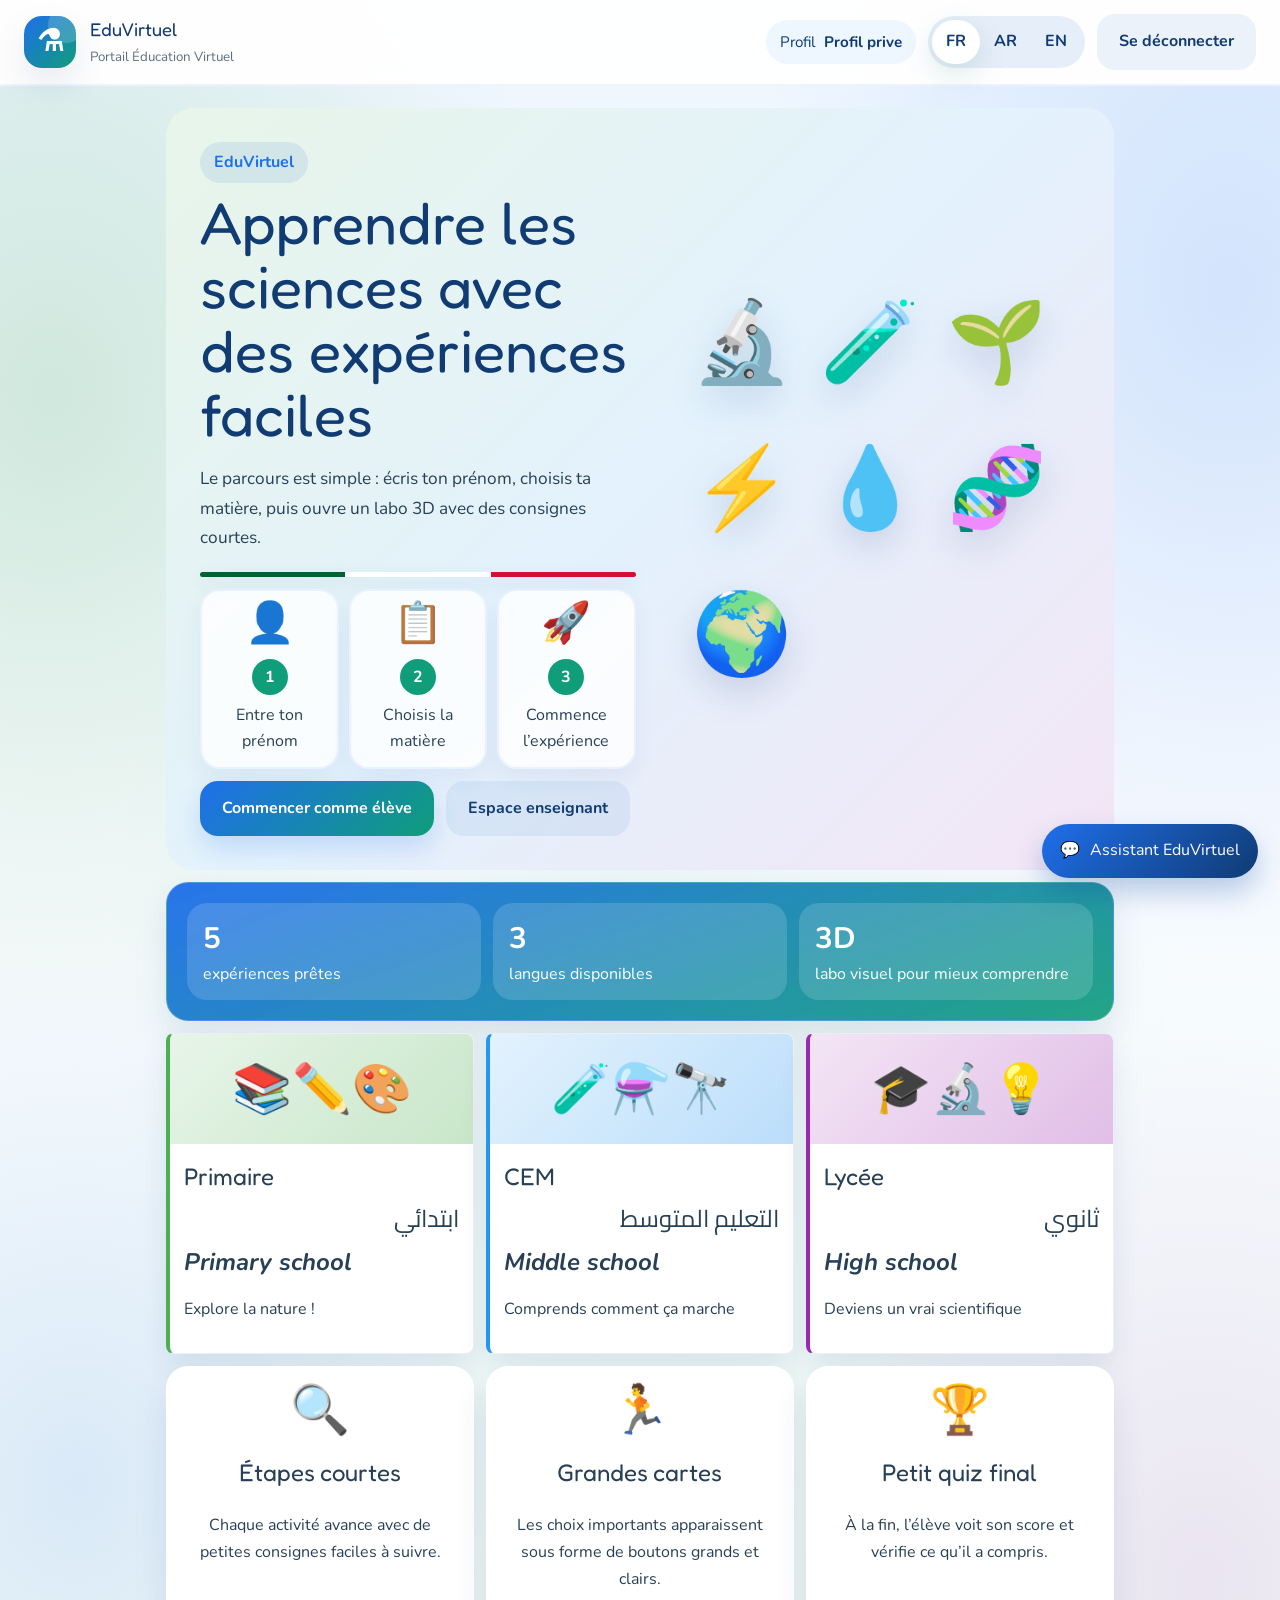
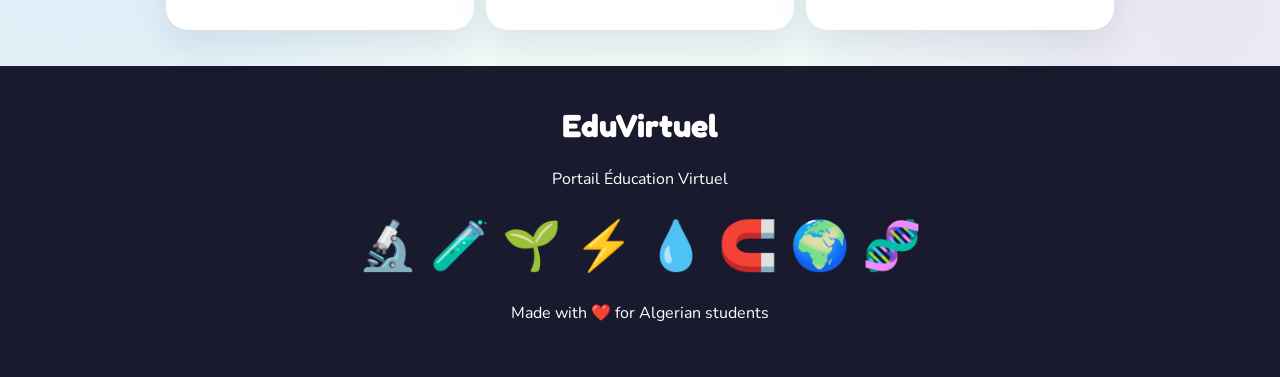
==== venerable-sprite-294b65-local/index.html @ 1d356627 "Rebrand to EduVirtuel, fix student persistence, improve loading screen and background - Rename Virtu" ====
<!doctype html>
<html lang="fr">
<head>
  <meta charset="utf-8">
  <meta name="viewport" content="width=device-width, initial-scale=1">
  <title>EduVirtuel - Accueil</title>
  <link rel="icon" href="favicon.svg" type="image/svg+xml">
  <link rel="stylesheet" href="style.css">
</head>
<body data-page="index" data-lang="fr">
  <header class="topbar">
    <div class="topbar-inner">
      <a class="brand" href="index.html">
        <span class="brand-mark" aria-hidden="true"></span>
        <span>
          <strong>EduVirtuel</strong>
          <small>
            <span class="lang-fr">Portail Éducation Virtuel</span>
            <span class="lang-ar">بوابة التعليم الافتراضي</span>
            <span class="lang-en">Virtual Education Portal</span>
          </small>
        </span>
      </a>

      <button class="menu-toggle" type="button" aria-label="Menu">
        <span></span>
        <span></span>
        <span></span>
      </button>

      <div class="topbar-nav">
        <div class="student-pill">
          <span class="lang-fr">Profil</span>
          <span class="lang-ar">&#x627;&#x644;&#x645;&#x644;&#x641;</span>
          <span class="lang-en">Profile</span>
          <strong data-student-display></strong>
        </div>

        <div class="lang-switch" aria-label="Language">
          <button type="button" class="lang-btn" data-lang="fr">FR</button>
          <button type="button" class="lang-btn" data-lang="ar">AR</button>
          <button type="button" class="lang-btn" data-lang="en">EN</button>
        </div>

        <button type="button" class="secondary-btn logout-btn">
          <span class="lang-fr">Se d&eacute;connecter</span>
          <span class="lang-ar">&#x62A;&#x633;&#x62C;&#x64A;&#x644; &#x627;&#x644;&#x62E;&#x631;&#x648;&#x62C;</span>
          <span class="lang-en">Log out</span>
        </button>
      </div>
    </div>
  </header>

  <div class="loading-screen" id="loading-screen">
    <div class="loading-card">
      <span class="loading-logo-icon" aria-hidden="true">&#x2697;&#xFE0F;</span>
      <div class="loading-logo">EduVirtuel</div>
      <p class="loading-subtitle">
        <span class="lang-fr">Portail &Eacute;ducation Virtuel</span>
        <span class="lang-ar">&#x628;&#x648;&#x627;&#x628;&#x629; &#x627;&#x644;&#x62A;&#x639;&#x644;&#x64A;&#x645; &#x627;&#x644;&#x627;&#x641;&#x62A;&#x631;&#x627;&#x636;&#x64A;</span>
        <span class="lang-en">Virtual Education Portal</span>
      </p>
      <div class="spinner"></div>
    </div>
  </div>

  <main class="page-shell hero-shell" id="main-content">
    <section class="hero-grid home-hero fade-up">
      <div class="hero-copy">
        <span class="eyebrow">EduVirtuel</span>
        <h1>
          <span class="lang-fr">Apprendre les sciences avec des exp&eacute;riences faciles</span>
          <span class="lang-ar">&#x62A;&#x639;&#x644;&#x645; &#x627;&#x644;&#x639;&#x644;&#x648;&#x645; &#x628;&#x62A;&#x62C;&#x627;&#x631;&#x628; &#x633;&#x647;&#x644;&#x629; &#x648;&#x648;&#x627;&#x636;&#x62D;&#x629;</span>
          <span class="lang-en">Learn science with easy experiments</span>
        </h1>
        <p class="hero-subtitle">
          <span class="lang-fr">Le parcours est simple&nbsp;: &eacute;cris ton pr&eacute;nom, choisis ta mati&egrave;re, puis ouvre un labo 3D avec des consignes courtes.</span>
          <span class="lang-ar">&#x627;&#x644;&#x645;&#x633;&#x627;&#x631; &#x628;&#x633;&#x64A;&#x637;&#x3A; &#x627;&#x643;&#x62A;&#x628; &#x627;&#x633;&#x645;&#x643;&#x60C; &#x627;&#x62E;&#x62A;&#x631; &#x645;&#x627;&#x62F;&#x62A;&#x643;&#x60C; &#x62B;&#x645; &#x627;&#x641;&#x62A;&#x62D; &#x645;&#x62E;&#x62A;&#x628;&#x631;&#x627; &#x62B;&#x644;&#x627;&#x62B;&#x64A; &#x627;&#x644;&#x623;&#x628;&#x639;&#x627;&#x62F; &#x628;&#x62A;&#x639;&#x644;&#x64A;&#x645;&#x627;&#x62A; &#x642;&#x635;&#x64A;&#x631;&#x629;.</span>
          <span class="lang-en">The path is simple: write your name, choose your subject, then open a 3D lab with short instructions.</span>
        </p>

        <div class="algeria-stripe" aria-hidden="true"><span></span><span></span><span></span></div>

        <div class="hero-step-list">
          <div class="hero-step">
            <span class="step-icon" aria-hidden="true">&#x1F464;</span>
            <strong>1</strong>
            <span class="lang-fr">Entre ton pr&eacute;nom</span>
            <span class="lang-ar">&#x623;&#x62F;&#x62E;&#x644; &#x627;&#x633;&#x645;&#x643;</span>
            <span class="lang-en">Enter your first name</span>
          </div>
          <div class="hero-step">
            <span class="step-icon" aria-hidden="true">&#x1F4CB;</span>
            <strong>2</strong>
            <span class="lang-fr">Choisis la mati&egrave;re</span>
            <span class="lang-ar">&#x627;&#x62E;&#x62A;&#x631; &#x627;&#x644;&#x645;&#x627;&#x62F;&#x629;</span>
            <span class="lang-en">Choose the subject</span>
          </div>
          <div class="hero-step">
            <span class="step-icon" aria-hidden="true">&#x1F680;</span>
            <strong>3</strong>
            <span class="lang-fr">Commence l&rsquo;exp&eacute;rience</span>
            <span class="lang-ar">&#x627;&#x628;&#x62F;&#x623; &#x627;&#x644;&#x62A;&#x62C;&#x631;&#x628;&#x629;</span>
            <span class="lang-en">Start the experiment</span>
          </div>
        </div>

        <div class="hero-actions">
          <a class="primary-btn" href="student.html">
            <span class="lang-fr">Commencer comme &eacute;l&egrave;ve</span>
            <span class="lang-ar">&#x627;&#x628;&#x62F;&#x623; &#x643;&#x645;&#x62A;&#x639;&#x644;&#x645;</span>
            <span class="lang-en">Start as a student</span>
          </a>
          <a class="secondary-btn" href="prof-login.html">
            <span class="lang-fr">Espace enseignant</span>
            <span class="lang-ar">&#x641;&#x636;&#x627;&#x621; &#x627;&#x644;&#x623;&#x633;&#x62A;&#x627;&#x630;</span>
            <span class="lang-en">Teacher space</span>
          </a>
        </div>
      </div>

      <div class="hero-visual fade-up delay-1" aria-hidden="true">
        <span>&#x1F52C;</span>
        <span>&#x1F9EA;</span>
        <span>&#x1F331;</span>
        <span>&#x26A1;</span>
        <span>&#x1F4A7;</span>
        <span>&#x1F9EC;</span>
        <span>&#x1F30D;</span>
      </div>
    </section>

    <section class="hero-card glass-card home-stats fade-up delay-1">
      <div class="hero-stat">
        <strong>5</strong>
        <span>
          <span class="lang-fr">exp&eacute;riences pr&ecirc;tes</span>
          <span class="lang-ar">&#x62A;&#x62C;&#x627;&#x631;&#x628; &#x62C;&#x627;&#x647;&#x632;&#x629;</span>
          <span class="lang-en">ready experiments</span>
        </span>
      </div>
      <div class="hero-stat">
        <strong>3</strong>
        <span>
          <span class="lang-fr">langues disponibles</span>
          <span class="lang-ar">&#x644;&#x63A;&#x627;&#x62A; &#x645;&#x62A;&#x627;&#x62D;&#x629;</span>
          <span class="lang-en">languages available</span>
        </span>
      </div>
      <div class="hero-stat">
        <strong>3D</strong>
        <span>
          <span class="lang-fr">labo visuel pour mieux comprendre</span>
          <span class="lang-ar">&#x645;&#x62E;&#x62A;&#x628;&#x631; &#x628;&#x635;&#x631;&#x64A; &#x644;&#x644;&#x641;&#x647;&#x645; &#x623;&#x641;&#x636;&#x644;</span>
          <span class="lang-en">visual lab to understand better</span>
        </span>
      </div>
    </section>

    <section class="level-showcase fade-up delay-2" aria-label="School levels">
      <article class="level-showcase-card level-primary">
        <div class="level-showcase-art">&#x1F4DA;&#x270F;&#xFE0F;&#x1F3A8;</div>
        <div class="level-showcase-copy">
          <h2><span>Primaire</span><span dir="rtl" lang="ar">&#x627;&#x628;&#x62A;&#x62F;&#x627;&#x626;&#x64A;</span><em>Primary school</em></h2>
          <p><span class="lang-fr">Explore la nature&nbsp;!</span><span class="lang-ar">&#x627;&#x643;&#x62A;&#x634;&#x641; &#x627;&#x644;&#x637;&#x628;&#x64A;&#x639;&#x629;!</span><span class="lang-en">Explore nature!</span></p>
        </div>
      </article>
      <article class="level-showcase-card level-cem">
        <div class="level-showcase-art">&#x1F9EA;&#x2697;&#xFE0F;&#x1F52D;</div>
        <div class="level-showcase-copy">
          <h2><span>CEM</span><span dir="rtl" lang="ar">&#x627;&#x644;&#x62A;&#x639;&#x644;&#x64A;&#x645; &#x627;&#x644;&#x645;&#x62A;&#x648;&#x633;&#x637;</span><em>Middle school</em></h2>
          <p><span class="lang-fr">Comprends comment &ccedil;a marche</span><span class="lang-ar">&#x627;&#x641;&#x647;&#x645; &#x643;&#x64A;&#x641; &#x62A;&#x639;&#x645;&#x644; &#x627;&#x644;&#x623;&#x634;&#x64A;&#x627;&#x621;</span><span class="lang-en">Understand how things work</span></p>
        </div>
      </article>
      <article class="level-showcase-card level-lycee">
        <div class="level-showcase-art">&#x1F393;&#x1F52C;&#x1F4A1;</div>
        <div class="level-showcase-copy">
          <h2><span>Lyc&eacute;e</span><span dir="rtl" lang="ar">&#x62B;&#x627;&#x646;&#x648;&#x64A;</span><em>High school</em></h2>
          <p><span class="lang-fr">Deviens un vrai scientifique</span><span class="lang-ar">&#x643;&#x646; &#x639;&#x627;&#x644;&#x645;&#x627; &#x62D;&#x642;&#x64A;&#x642;&#x64A;&#x627;</span><span class="lang-en">Become a real scientist</span></p>
        </div>
      </article>
    </section>

    <section class="feature-grid fade-up delay-3">
      <article class="info-card visual-info-card">
        <div class="feature-icon" aria-hidden="true">&#x1F50D;</div>
        <h2><span class="lang-fr">&Eacute;tapes courtes</span><span class="lang-ar">&#x62E;&#x637;&#x648;&#x627;&#x62A; &#x642;&#x635;&#x64A;&#x631;&#x629;</span><span class="lang-en">Short steps</span></h2>
        <p><span class="lang-fr">Chaque activit&eacute; avance avec de petites consignes faciles &agrave; suivre.</span><span class="lang-ar">&#x643;&#x644; &#x646;&#x634;&#x627;&#x637; &#x64A;&#x62A;&#x642;&#x62F;&#x645; &#x628;&#x62A;&#x639;&#x644;&#x64A;&#x645;&#x627;&#x62A; &#x635;&#x63A;&#x64A;&#x631;&#x629; &#x648;&#x633;&#x647;&#x644;&#x629; &#x627;&#x644;&#x645;&#x62A;&#x627;&#x628;&#x639;&#x629;.</span><span class="lang-en">Each activity advances with small, easy-to-follow instructions.</span></p>
      </article>
      <article class="info-card visual-info-card">
        <div class="feature-icon" aria-hidden="true">&#x1F3C3;</div>
        <h2><span class="lang-fr">Grandes cartes</span><span class="lang-ar">&#x628;&#x637;&#x627;&#x642;&#x627;&#x62A; &#x643;&#x628;&#x64A;&#x631;&#x629;</span><span class="lang-en">Large cards</span></h2>
        <p><span class="lang-fr">Les choix importants apparaissent sous forme de boutons grands et clairs.</span><span class="lang-ar">&#x627;&#x644;&#x62E;&#x64A;&#x627;&#x631;&#x627;&#x62A; &#x627;&#x644;&#x645;&#x647;&#x645;&#x629; &#x62A;&#x638;&#x647;&#x631; &#x639;&#x644;&#x649; &#x634;&#x643;&#x644; &#x623;&#x632;&#x631;&#x627;&#x631; &#x643;&#x628;&#x64A;&#x631;&#x629; &#x648;&#x648;&#x627;&#x636;&#x62D;&#x629;.</span><span class="lang-en">Important choices appear as large, clear buttons.</span></p>
      </article>
      <article class="info-card visual-info-card">
        <div class="feature-icon" aria-hidden="true">&#x1F3C6;</div>
        <h2><span class="lang-fr">Petit quiz final</span><span class="lang-ar">&#x627;&#x62E;&#x62A;&#x628;&#x627;&#x631; &#x642;&#x635;&#x64A;&#x631; &#x641;&#x64A; &#x627;&#x644;&#x646;&#x647;&#x627;&#x64A;&#x629;</span><span class="lang-en">Final mini-quiz</span></h2>
        <p><span class="lang-fr">&Agrave; la fin, l&rsquo;&eacute;l&egrave;ve voit son score et v&eacute;rifie ce qu&rsquo;il a compris.</span><span class="lang-ar">&#x641;&#x64A; &#x627;&#x644;&#x646;&#x647;&#x627;&#x64A;&#x629; &#x64A;&#x631;&#x649; &#x627;&#x644;&#x645;&#x62A;&#x639;&#x644;&#x645; &#x646;&#x62A;&#x64A;&#x62C;&#x62A;&#x647; &#x648;&#x64A;&#x62A;&#x62D;&#x642;&#x642; &#x645;&#x645;&#x627; &#x641;&#x647;&#x645;&#x647;.</span><span class="lang-en">At the end, the student sees their score and checks what they understood.</span></p>
      </article>
    </section>
  </main>

  <footer class="site-footer">
    <strong>EduVirtuel</strong>
    <p><span class="lang-fr">Portail Éducation Virtuel</span><span class="lang-ar">بوابة التعليم الافتراضي</span><span class="lang-en">Virtual Education Portal</span></p>
    <div class="footer-science" aria-hidden="true">&#x1F52C; &#x1F9EA; &#x1F331; &#x26A1; &#x1F4A7; &#x1F9F2; &#x1F30D; &#x1F9EC;</div>
    <p><span class="lang-fr">Made with &#x2764;&#xFE0F; for Algerian students</span><span class="lang-ar">&#x635;&#x646;&#x639; &#x628;&#x640; &#x2764;&#xFE0F; &#x644;&#x644;&#x637;&#x644;&#x627;&#x628; &#x627;&#x644;&#x62C;&#x632;&#x627;&#x626;&#x631;&#x64A;&#x64A;&#x646;</span><span class="lang-en">Made with &#x2764;&#xFE0F; for Algerian students</span></p>
  </footer>

  <div id="assistant-root"></div>
  <script defer src="script.js"></script>
</body>
</html>
---- venerable-sprite-294b65-local/style.css ----
@import url('https://fonts.googleapis.com/css2?family=Fredoka+One&family=Cairo:wght@400;700&family=Nunito:wght@400;700;800&display=swap');

:root {
  --primary: #1f6feb;
  --blue: #1f6feb;
  --navy: #103b73;
  --light: #eef6ff;
  --teal: #0f9d7a;
  --orange: #f59f00;
  --green: #2f9e44;
  --text: #284056;
  --white: #ffffff;
  --muted: #6f8599;
  --shadow: 0 16px 34px rgba(16, 59, 115, 0.1);
  --radius: 22px;
}

* {
  box-sizing: border-box;
}

html {
  scroll-behavior: smooth;
}

body {
  margin: 0;
  font-family: "Nunito", "Cairo", sans-serif;
  font-size: 16px;
  line-height: 1.6;
  color: var(--text);
  background:
    radial-gradient(ellipse at 4% 20%, rgba(47, 158, 68, 0.18) 0%, transparent 30%),
    radial-gradient(ellipse at 96% 15%, rgba(31, 111, 235, 0.15) 0%, transparent 28%),
    radial-gradient(ellipse at 6% 75%, rgba(31, 111, 235, 0.12) 0%, transparent 25%),
    radial-gradient(ellipse at 94% 80%, rgba(155, 39, 176, 0.10) 0%, transparent 25%),
    radial-gradient(ellipse at 50% 50%, rgba(15, 157, 122, 0.06) 0%, transparent 60%),
    linear-gradient(180deg, #eef6ff 0%, #f8fbff 40%, #f0faf5 100%);
  min-height: 100vh;
}

body[data-lang="ar"] {
  direction: rtl;
  font-family: "Cairo", "Nunito", sans-serif;
}

body[data-lang="fr"] .lang-ar,
body[data-lang="fr"] .lang-en,
body[data-lang="ar"] .lang-fr,
body[data-lang="ar"] .lang-en,
body[data-lang="en"] .lang-ar {
  display: none !important;
}

body[data-lang="en"] .lang-fr:has(~ .lang-en),
body[data-lang="en"] .lang-fr:has(+ .lang-en) {
  display: none !important;
}

h1,
h2,
h3,
.brand strong,
.loading-logo {
  font-family: "Fredoka One", "Cairo", cursive;
  font-weight: 400;
  letter-spacing: 0;
}

[lang="ar"],
.lang-ar {
  font-family: "Cairo", sans-serif;
}

a {
  color: inherit;
  text-decoration: none;
}

button,
input,
textarea,
select {
  font: inherit;
}

button {
  cursor: pointer;
}

.topbar {
  position: sticky;
  top: 0;
  z-index: 30;
  background: rgba(255, 255, 255, 0.96);
  border-bottom: 2px solid rgba(31, 111, 235, 0.08);
}

.topbar-inner {
  max-width: 1280px;
  margin: 0 auto;
  padding: 14px 24px;
  display: flex;
  align-items: center;
  gap: 18px;
}

.brand {
  display: inline-flex;
  align-items: center;
  gap: 14px;
  min-width: 0;
}

.brand strong {
  display: block;
  color: var(--navy);
  font-size: 1.15rem;
}

.brand small {
  display: block;
  color: var(--text);
  opacity: 0.75;
  margin-top: 2px;
}

.brand-mark {
  width: 52px;
  height: 52px;
  border-radius: 18px;
  display: grid;
  place-items: center;
  background: linear-gradient(135deg, var(--primary), var(--teal));
  color: var(--white);
  font-weight: 800;
  font-size: 0;
  box-shadow: var(--shadow);
  position: relative;
  overflow: hidden;
}

.brand-mark::before {
  content: "⚗";
  position: relative;
  z-index: 1;
  font-size: 1.85rem;
  line-height: 1;
}

.brand-mark::after {
  content: "";
  position: absolute;
  width: 36px;
  height: 36px;
  border-radius: 50%;
  background: rgba(255, 255, 255, 0.18);
  top: -9px;
  inset-inline-end: -8px;
}

.topbar-nav {
  margin-inline-start: auto;
  display: flex;
  align-items: center;
  gap: 12px;
}

.student-pill {
  display: inline-flex;
  align-items: center;
  gap: 8px;
  background: var(--light);
  color: var(--navy);
  padding: 10px 14px;
  border-radius: 999px;
  font-size: 0.95rem;
}

.lang-switch {
  display: inline-flex;
  padding: 4px;
  border-radius: 999px;
  background: rgba(21, 101, 192, 0.1);
}

.lang-btn {
  border: 0;
  background: transparent;
  border-radius: 999px;
  padding: 9px 14px;
  color: var(--navy);
  font-weight: 700;
}

.lang-btn.active {
  background: var(--white);
  box-shadow: 0 4px 14px rgba(21, 101, 192, 0.14);
}

.lang-btn:hover,
.lang-btn:focus-visible,
.primary-btn:focus-visible,
.secondary-btn:focus-visible,
.ghost-btn:focus-visible,
.selection-card:focus-visible,
.back-link:focus-visible,
input:focus-visible,
button:focus-visible,
a:focus-visible {
  outline: 3px solid rgba(33, 150, 243, 0.35);
  outline-offset: 3px;
}

.menu-toggle {
  display: none;
  margin-inline-start: auto;
  border: 0;
  background: transparent;
  padding: 8px;
}

.menu-toggle span {
  display: block;
  width: 24px;
  height: 2px;
  background: var(--navy);
  margin: 5px 0;
}

.page-shell {
  max-width: 1480px;
  margin: 0 auto;
  padding: 24px 32px 48px;
}

.narrow-shell {
  max-width: 860px;
}

.hero-shell {
  padding-top: 46px;
}

.hero-grid,
.split-layout,
.teacher-layout,
.experiment-layout {
  display: grid;
  gap: 24px;
}

.hero-grid {
  grid-template-columns: minmax(0, 1.2fr) minmax(320px, 420px);
  align-items: center;
}

.feature-grid,
.card-grid,
.action-grid {
  display: grid;
  gap: 18px;
}

.feature-grid {
  grid-template-columns: repeat(3, minmax(0, 1fr));
  margin-top: 28px;
}

.card-grid {
  grid-template-columns: repeat(auto-fit, minmax(220px, 1fr));
}

.experiments-grid {
  grid-template-columns: repeat(auto-fit, minmax(260px, 1fr));
}

.hero-copy h1,
.page-intro h1,
.experiment-header h1 {
  margin: 8px 0 14px;
  color: var(--navy);
  font-size: clamp(2.2rem, 5vw, 3.7rem);
  line-height: 1.08;
}

.page-intro h1 {
  font-size: clamp(1.9rem, 4vw, 2.9rem);
}

.hero-subtitle,
.page-intro p,
.panel-head p,
.hero-quote,
.result-main p,
.experiment-card p,
.info-card p,
.form-note {
  line-height: 1.7;
  color: var(--text);
}

.page-intro p,
.hero-subtitle {
  max-width: 760px;
  font-size: 1.08rem;
}

.eyebrow {
  display: inline-flex;
  align-items: center;
  gap: 10px;
  background: rgba(21, 101, 192, 0.1);
  color: var(--primary);
  padding: 8px 14px;
  border-radius: 999px;
  font-weight: 700;
}

.hero-quote {
  margin: 24px 0;
  padding: 18px 22px;
  border-inline-start: 4px solid var(--teal);
  background: rgba(0, 105, 92, 0.06);
  border-radius: 0 16px 16px 0;
}

body[data-lang="ar"] .hero-quote {
  border-inline-start: 0;
  border-inline-end: 4px solid var(--teal);
  border-radius: 16px 0 0 16px;
}

.hero-actions,
.toolbar,
.action-row,
.toggle-row,
.weight-controls,
.badge-row,
.result-stats,
.finish-row {
  display: flex;
  flex-wrap: wrap;
  gap: 12px;
}

.primary-btn,
.secondary-btn,
.ghost-btn,
.chip-btn,
.selection-card,
.slot-btn,
.back-link {
  transition: transform 0.2s ease, box-shadow 0.2s ease, background 0.2s ease, opacity 0.2s ease;
}

.primary-btn,
.secondary-btn,
.ghost-btn {
  border-radius: 18px;
  padding: 15px 22px;
  border: 0;
  display: inline-flex;
  align-items: center;
  justify-content: center;
  font-weight: 700;
  min-height: 52px;
}

.primary-btn {
  background: linear-gradient(135deg, var(--primary), var(--teal));
  color: var(--white);
  box-shadow: 0 12px 25px rgba(31, 111, 235, 0.18);
}

.secondary-btn {
  background: rgba(21, 101, 192, 0.08);
  color: var(--navy);
}

.ghost-btn {
  background: transparent;
  color: var(--navy);
  border: 1px dashed rgba(13, 71, 161, 0.26);
}

.primary-btn:hover,
.secondary-btn:hover,
.ghost-btn:hover,
.chip-btn:hover,
.selection-card:hover,
.experiment-card:hover,
.info-card:hover,
.slot-btn:hover {
  transform: translateY(-2px);
}

.info-card,
.hero-card,
.form-card,
.panel-card,
.experiment-card,
.result-card,
.quiz-card {
  background: var(--white);
  border-radius: var(--radius);
  box-shadow: var(--shadow);
}

.info-card,
.hero-card,
.form-card,
.panel-card,
.result-card,
.quiz-card {
  padding: 24px;
}

.hero-card {
  background: linear-gradient(160deg, rgba(31, 111, 235, 0.96), rgba(15, 157, 122, 0.92));
  color: var(--white);
}

.glass-card {
  border: 1px solid rgba(255, 255, 255, 0.18);
}

.hero-stat + .hero-stat {
  margin-top: 18px;
}

.hero-stat strong {
  display: block;
  font-size: 2.3rem;
}

.stack-form {
  display: grid;
  gap: 16px;
}

.student-form-grid {
  display: grid;
  grid-template-columns: repeat(2, minmax(0, 1fr));
  gap: 16px;
}

.field-block {
  display: grid;
  gap: 12px;
}

.field-title {
  color: var(--navy);
  font-weight: 800;
}

.quick-level-grid {
  display: grid;
  grid-template-columns: repeat(3, minmax(0, 1fr));
  gap: 14px;
}

.level-choice {
  min-height: 128px;
}

.level-choice.active,
.level-card.active,
.subject-card.active {
  background: linear-gradient(180deg, #ffffff, #ecfff7);
  border-color: rgba(15, 157, 122, 0.55);
  box-shadow: 0 12px 28px rgba(15, 157, 122, 0.16);
}

.choice-note {
  margin: 0;
  color: var(--muted);
  font-weight: 700;
}

.stack-form label,
.filter-field,
.code-generator-form label {
  display: grid;
  gap: 8px;
  font-weight: 700;
  color: var(--navy);
}

.stack-form input,
.filter-field input,
.code-generator-form select,
.assistant-form input {
  width: 100%;
  border: 2px solid rgba(31, 111, 235, 0.12);
  border-radius: 18px;
  padding: 16px 18px;
  color: var(--text);
  background: rgba(238, 246, 255, 0.62);
}

.selection-card,
.slot-btn,
.chip-btn {
  border: 2px solid rgba(31, 111, 235, 0.12);
  background: linear-gradient(180deg, #ffffff, #f5faff);
  padding: 20px;
  border-radius: 22px;
  text-align: start;
  box-shadow: 0 10px 24px rgba(16, 59, 115, 0.07);
}

.selection-card span {
  display: block;
  margin-top: 8px;
  line-height: 1.45;
}

.selection-card strong,
.experiment-card h2,
.panel-head h2,
.result-main h2,
.quiz-card h2 {
  color: var(--navy);
}

.selection-card.active,
.component-btn.active,
.lang-btn.active,
.slot-btn.filled,
.toggle-btn.active {
  border-color: rgba(0, 105, 92, 0.35);
  box-shadow: 0 10px 30px rgba(0, 105, 92, 0.15);
}

.empty-state {
  min-height: 180px;
  place-items: center;
}

.empty-card {
  width: 100%;
  padding: 32px;
  border-radius: 18px;
  background: rgba(227, 242, 253, 0.5);
  border: 1px dashed rgba(13, 71, 161, 0.2);
  text-align: center;
  color: var(--navy);
}

.experiment-card {
  position: relative;
  padding: 24px;
  display: flex;
  flex-direction: column;
  gap: 4px;
}

.experiment-card .primary-btn {
  width: 100%;
  margin-top: auto;
}

.experiment-card.locked {
  opacity: 0.72;
  background: linear-gradient(180deg, #f5f7fa, #eceff1);
}

.lock-chip,
.badge {
  display: inline-flex;
  align-items: center;
  justify-content: center;
  gap: 8px;
  padding: 7px 12px;
  border-radius: 999px;
  font-size: 0.88rem;
  font-weight: 700;
}

.badge-blue {
  background: rgba(21, 101, 192, 0.12);
  color: var(--primary);
}

.badge-teal {
  background: rgba(0, 105, 92, 0.12);
  color: var(--teal);
}

.badge-orange {
  background: rgba(230, 81, 0, 0.12);
  color: var(--orange);
}

.badge-green {
  background: rgba(46, 125, 50, 0.12);
  color: var(--green);
}

.badge-light {
  background: rgba(227, 242, 253, 0.9);
  color: var(--navy);
}

.badge-muted,
.lock-chip {
  background: rgba(55, 71, 79, 0.12);
  color: var(--text);
}

.card-top {
  display: flex;
  justify-content: space-between;
  gap: 12px;
  align-items: center;
  margin-bottom: 18px;
}

.duration {
  color: var(--text);
  font-weight: 700;
}

.split-layout {
  grid-template-columns: repeat(2, minmax(0, 1fr));
}

.dashboard-page {
  max-width: 1180px;
}

.dashboard-hero {
  text-align: center;
}

.dashboard-flow {
  display: grid;
  grid-template-columns: repeat(3, minmax(0, 1fr));
  gap: 16px;
  margin: 24px 0;
}

.dashboard-flow div {
  padding: 18px;
  border-radius: 18px;
  background: rgba(238, 246, 255, 0.88);
  color: var(--navy);
  text-align: center;
  box-shadow: 0 10px 22px rgba(16, 59, 115, 0.06);
}

.dashboard-flow strong {
  display: inline-grid;
  place-items: center;
  width: 34px;
  height: 34px;
  border-radius: 50%;
  background: var(--primary);
  color: #fff;
  margin-bottom: 8px;
}

.dashboard-flow span {
  display: block;
}

.dashboard-selected-layout {
  display: grid;
  grid-template-columns: minmax(280px, 0.9fr) minmax(0, 1.1fr);
  gap: 24px;
  align-items: stretch;
}

.selected-level-panel {
  overflow: hidden;
  border-radius: 8px;
  background: #fff;
  border: 1px solid rgba(16, 59, 115, 0.08);
  border-left: 6px solid var(--level-accent);
  box-shadow: var(--shadow);
}

body[data-lang="ar"] .selected-level-panel {
  border-left-width: 1px;
  border-right: 6px solid var(--level-accent);
}

.selected-level-art {
  min-height: 220px;
  display: grid;
  place-items: center;
  font-size: clamp(4rem, 9vw, 6rem);
  background: color-mix(in srgb, var(--level-accent) 22%, white);
}

.selected-level-copy {
  padding: 24px;
}

.selected-level-copy h2 {
  margin: 14px 0 10px;
}

.selected-level-meta {
  display: flex;
  flex-wrap: wrap;
  gap: 10px;
  margin-top: 18px;
}

.selected-level-meta span,
.subject-action {
  display: inline-flex;
  width: fit-content;
  border-radius: 999px;
  padding: 8px 12px;
  background: rgba(31, 111, 235, 0.1);
  color: var(--navy);
  font-weight: 800;
}

.subject-panel {
  min-height: 100%;
}

.subject-grid {
  grid-template-columns: repeat(auto-fit, minmax(240px, 1fr));
}

.visual-subject-card {
  min-height: 230px;
  border-radius: 8px;
  border-left: 5px solid var(--level-accent);
  display: grid;
  gap: 10px;
  align-content: start;
  background:
    linear-gradient(180deg, color-mix(in srgb, var(--level-accent) 12%, white), #fff);
}

body[data-lang="ar"] .visual-subject-card {
  border-left-width: 2px;
  border-right: 5px solid var(--level-accent);
}

.subject-photo {
  display: grid;
  place-items: center;
  width: 100%;
  min-height: 96px;
  border-radius: 8px;
  font-size: 4rem;
  background:
    radial-gradient(circle at 30% 20%, rgba(255, 255, 255, 0.9), transparent 40%),
    color-mix(in srgb, var(--level-accent) 18%, white);
}

.panel-head {
  margin-bottom: 18px;
}

.panel-head h2,
.result-main h2,
.quiz-card h2,
.assistant-header h2 {
  margin: 0 0 10px;
  font-size: 1.35rem;
}

.experiment-shell {
  max-width: 1220px;
  padding-top: 28px;
  padding-bottom: 24px;
}

.experiment-header {
  display: grid;
  grid-template-columns: minmax(0, 1fr) minmax(220px, 300px);
  align-items: end;
  gap: 18px;
  margin-bottom: 22px;
  padding: clamp(18px, 4vw, 34px);
  border-radius: 28px;
  background:
    radial-gradient(circle at 12% 18%, rgba(76, 175, 80, 0.18), transparent 26%),
    radial-gradient(circle at 86% 26%, rgba(33, 150, 243, 0.2), transparent 30%),
    linear-gradient(135deg, #f7fbff, #eef8f2);
  box-shadow: 0 16px 36px rgba(16, 59, 115, 0.08);
}

.experiment-header h1 {
  font-size: clamp(2rem, 4vw, 3.2rem);
  max-width: 22ch;
  overflow-wrap: anywhere;
}

.progress-wrap {
  min-width: 260px;
}

.progress-meta {
  display: flex;
  justify-content: space-between;
  margin-bottom: 10px;
  color: var(--navy);
  font-weight: 700;
}

.progress-bar {
  width: 100%;
  height: 12px;
  border-radius: 999px;
  background: rgba(55, 71, 79, 0.15);
  overflow: hidden;
}

.progress-fill {
  width: 0;
  height: 100%;
  border-radius: inherit;
  background: linear-gradient(90deg, var(--teal), #00a796);
  transition: width 0.25s ease;
}

.experiment-layout {
  grid-template-columns: minmax(240px, 300px) minmax(0, 1fr) minmax(280px, 340px);
  align-items: start;
}

.experiment-layout-embedded {
  grid-template-columns: minmax(0, 1fr) minmax(260px, 320px);
  gap: 22px;
}

.experiment-layout-embedded .panel-card {
  padding: 20px;
}

.experiment-panel {
  min-height: 100%;
}

.experiment-main-column {
  min-width: 0;
}

.experiment-side-column {
  display: grid;
  gap: 18px;
  align-self: start;
}

.panel-head-wide {
  display: flex;
  justify-content: space-between;
  align-items: flex-start;
  gap: 18px;
}

.lab-link-summary {
  display: grid;
  gap: 10px;
  justify-items: end;
  text-align: end;
}

.lab-actions {
  display: flex;
  flex-wrap: wrap;
  justify-content: flex-end;
  gap: 10px;
}

.instruction-list {
  margin: 0;
  padding-inline-start: 24px;
  display: grid;
  gap: 14px;
}

.instruction-step {
  line-height: 1.6;
  padding: 10px 12px;
  border-radius: 14px;
  background: rgba(227, 242, 253, 0.45);
}

.instruction-step.done {
  background: rgba(46, 125, 50, 0.12);
  color: var(--green);
  font-weight: 700;
}

.component-palette,
.weight-controls {
  display: flex;
  flex-wrap: wrap;
  gap: 12px;
}

.selected-component {
  margin: 16px 0;
  padding: 14px 16px;
  background: rgba(21, 101, 192, 0.08);
  border-radius: 14px;
  color: var(--navy);
  font-weight: 700;
}

.circuit-board {
  display: grid;
  gap: 18px;
  margin: 16px 0;
}

.series-track {
  display: grid;
  grid-template-columns: repeat(4, minmax(0, 1fr));
  gap: 12px;
}

.parallel-track {
  display: flex;
  justify-content: center;
}

.slot-btn {
  min-height: 88px;
  color: var(--navy);
  font-weight: 700;
}

.parallel-slot {
  max-width: 280px;
  width: 100%;
}

.visual-panel,
.observation-card,
.status-box,
.detail-card,
.insights-list,
.quiz-feedback,
.quiz-review-card,
.tip-box {
  margin-top: 18px;
  padding: 18px;
  border-radius: 16px;
  background: rgba(227, 242, 253, 0.45);
}

.status-box {
  min-height: 92px;
  border: 1px solid rgba(21, 101, 192, 0.12);
}

.bulb-visual {
  width: 180px;
  margin: 0 auto 12px;
  text-align: center;
  font-weight: 700;
  color: var(--navy);
}

.bulb-core {
  width: 92px;
  height: 92px;
  margin: 0 auto 12px;
  border-radius: 50%;
  background: #cfd8dc;
  box-shadow: inset 0 0 0 12px rgba(255, 255, 255, 0.7);
  transition: background 0.25s ease, box-shadow 0.25s ease;
}

.bulb-visual.on .bulb-core {
  background: #ffd54f;
  box-shadow: 0 0 34px rgba(255, 213, 79, 0.88), inset 0 0 0 12px rgba(255, 248, 225, 0.8);
}

.plant-visual,
.chemistry-visual,
.balance-visual {
  position: relative;
  height: 280px;
  margin-top: 20px;
  border-radius: 20px;
  background: linear-gradient(180deg, rgba(227, 242, 253, 0.7), rgba(255, 255, 255, 0.96));
  overflow: hidden;
}

.beaker-water {
  position: absolute;
  inset-inline: 32%;
  bottom: 24px;
  height: 32%;
  background: rgba(21, 101, 192, 0.18);
  border-radius: 0 0 28px 28px;
  transition: background 0.3s ease;
}

.plant-stem {
  position: absolute;
  bottom: 54px;
  left: 50%;
  width: 12px;
  height: 140px;
  border-radius: 999px;
  background: #b0bec5;
  transform: translateX(-50%);
  transition: background 0.3s ease;
}

.plant-leaf {
  position: absolute;
  width: 86px;
  height: 42px;
  top: 54px;
  background: rgba(76, 175, 80, 0.55);
  border-radius: 100px 100px 0 100px;
  transition: background 0.3s ease, transform 0.3s ease;
}

.plant-leaf.left {
  left: calc(50% - 92px);
  transform: rotate(-22deg);
}

.plant-leaf.right {
  right: calc(50% - 92px);
  transform: rotate(22deg) scaleX(-1);
}

.plant-visual.stage-1 .beaker-water,
.plant-visual.stage-2 .beaker-water,
.plant-visual.stage-3 .beaker-water,
.plant-visual.stage-4 .beaker-water {
  background: rgba(230, 81, 0, 0.34);
}

.plant-visual.stage-2 .plant-stem,
.plant-visual.stage-3 .plant-stem,
.plant-visual.stage-4 .plant-stem {
  background: linear-gradient(180deg, #ff8a65, #e65100);
}

.plant-visual.stage-3 .plant-leaf,
.plant-visual.stage-4 .plant-leaf {
  background: linear-gradient(180deg, #81c784, #2e7d32);
}

.balance-beam {
  position: absolute;
  top: 106px;
  left: 50%;
  width: 260px;
  height: 8px;
  background: var(--navy);
  transform-origin: center center;
  transform: translateX(-50%) rotate(0deg);
  transition: transform 0.25s ease;
}

.balance-pan {
  position: absolute;
  top: 134px;
  width: 120px;
  height: 80px;
  border-radius: 18px;
  background: rgba(21, 101, 192, 0.12);
  display: grid;
  place-items: center;
  color: var(--navy);
  font-weight: 700;
}

.balance-pan.left {
  left: calc(50% - 180px);
}

.balance-pan.right {
  right: calc(50% - 180px);
}

.balance-visual.left-heavy .balance-beam {
  transform: translateX(-50%) rotate(-8deg);
}

.balance-visual.right-heavy .balance-beam {
  transform: translateX(-50%) rotate(8deg);
}

.chemistry-visual .flask {
  position: absolute;
  left: 50%;
  bottom: 30px;
  width: 180px;
  height: 180px;
  transform: translateX(-50%);
  background: linear-gradient(180deg, rgba(227, 242, 253, 0.2), rgba(21, 101, 192, 0.18));
  clip-path: polygon(24% 8%, 76% 8%, 68% 26%, 68% 92%, 32% 92%, 32% 26%);
  border: 5px solid rgba(13, 71, 161, 0.4);
}

.bubble,
.flame-indicator {
  position: absolute;
  opacity: 0;
  transition: opacity 0.25s ease;
}

.bubble {
  width: 18px;
  height: 18px;
  border-radius: 50%;
  background: rgba(21, 101, 192, 0.3);
}

.bubble-1 { left: 46%; top: 120px; }
.bubble-2 { left: 52%; top: 96px; }
.bubble-3 { left: 49%; top: 72px; }

.flame-indicator {
  width: 24px;
  height: 54px;
  top: 42px;
  left: calc(50% + 110px);
  background: linear-gradient(180deg, #ffd54f, #e65100);
  border-radius: 50% 50% 50% 0;
  transform: rotate(45deg);
}

.chemistry-visual.stage-3 .bubble,
.chemistry-visual.stage-4 .bubble,
.chemistry-visual.stage-5 .bubble,
.chemistry-visual.stage-6 .bubble {
  opacity: 1;
}

.chemistry-visual.stage-5 .flame-indicator,
.chemistry-visual.stage-6 .flame-indicator {
  opacity: 1;
}

.assistant-panel {
  display: flex;
  flex-direction: column;
  min-height: 460px;
}

.assistant-header p {
  margin: 0;
}

.assistant-messages {
  flex: 1;
  overflow: auto;
  display: grid;
  gap: 12px;
  padding-right: 4px;
}

.assistant-message {
  max-width: 92%;
  padding: 12px 14px;
  border-radius: 14px;
  line-height: 1.6;
}

.assistant-message.bot {
  background: rgba(21, 101, 192, 0.1);
  color: var(--navy);
}

.assistant-message.user {
  margin-inline-start: auto;
  background: rgba(0, 105, 92, 0.12);
  color: var(--teal);
}

.assistant-form {
  display: grid;
  grid-template-columns: 1fr auto;
  gap: 10px;
  margin-top: 18px;
}

.assistant-shortcuts {
  display: flex;
  flex-wrap: wrap;
  gap: 10px;
  margin-top: 18px;
}

.shortcut-btn {
  border: 1px solid rgba(21, 101, 192, 0.16);
  background: rgba(21, 101, 192, 0.06);
  color: var(--navy);
  padding: 10px 14px;
  border-radius: 999px;
  font-weight: 700;
  transition: transform 0.18s ease, background 0.18s ease, border-color 0.18s ease;
}

.shortcut-btn:hover {
  transform: translateY(-1px);
  background: rgba(21, 101, 192, 0.12);
  border-color: rgba(21, 101, 192, 0.28);
}

.step-actions {
  display: grid;
  gap: 12px;
  margin-top: 18px;
}

.step-action.active {
  background: rgba(46, 125, 50, 0.12);
  color: var(--green);
}

.lab-frame {
  width: 100%;
  height: clamp(360px, calc(100vh - 470px), 560px);
  min-height: 0;
  margin-top: 14px;
  border: 1px solid rgba(21, 101, 192, 0.12);
  border-radius: 18px;
  background: #f8fbff;
}

.lab-frame-large {
  height: clamp(380px, calc(100vh - 470px), 580px);
  min-height: 0;
}

.lab-frame.is-idle {
  display: none;
}

.lab-preview {
  min-height: clamp(340px, 44vw, 520px);
  margin-top: 14px;
  border: 1px solid rgba(21, 101, 192, 0.14);
  border-radius: 22px;
  overflow: hidden;
  display: grid;
  grid-template-columns: minmax(220px, 0.85fr) minmax(0, 1.15fr);
  background:
    linear-gradient(135deg, rgba(232, 245, 233, 0.95), rgba(227, 242, 253, 0.95) 55%, rgba(243, 229, 245, 0.92));
  box-shadow: inset 0 0 0 1px rgba(255, 255, 255, 0.45);
}

.lab-preview.is-loading {
  opacity: 0.55;
  filter: saturate(0.8);
}

.lab-preview-scene {
  position: relative;
  min-height: 100%;
  display: grid;
  place-items: center;
  overflow: hidden;
}

.lab-preview-scene::before {
  content: "";
  position: absolute;
  width: min(72%, 280px);
  aspect-ratio: 1;
  border-radius: 50%;
  min-height: 0;
  background:
    radial-gradient(circle at 35% 28%, rgba(255, 255, 255, 0.95), transparent 32%),
    rgba(255, 255, 255, 0.36);
}

.lab-preview-main {
  position: relative;
  z-index: 1;
  font-size: clamp(5.5rem, 13vw, 9rem);
  filter: drop-shadow(0 18px 20px rgba(16, 59, 115, 0.18));
  animation: science-float 3s ease-in-out infinite;
}

.lab-preview-object {
  position: absolute;
  z-index: 2;
  display: grid;
  place-items: center;
  width: 64px;
  height: 64px;
  border-radius: 18px;
  background: rgba(255, 255, 255, 0.72);
  box-shadow: 0 12px 26px rgba(16, 59, 115, 0.12);
  font-size: 2.2rem;
}

.lab-preview-object.object-1 { top: 12%; inset-inline-start: 13%; }
.lab-preview-object.object-2 { top: 20%; inset-inline-end: 12%; }
.lab-preview-object.object-3 { bottom: 17%; inset-inline-start: 18%; }
.lab-preview-object.object-4 { bottom: 12%; inset-inline-end: 17%; }

.lab-preview-copy {
  display: grid;
  align-content: center;
  gap: 14px;
  padding: clamp(22px, 4vw, 42px);
}

.lab-preview-copy h3 {
  margin: 0;
  color: var(--navy);
  font-size: clamp(1.7rem, 4vw, 2.6rem);
}

.lab-preview-copy p {
  margin: 0;
  color: var(--text);
  max-width: 46ch;
}

.lab-preview-tags {
  display: flex;
  flex-wrap: wrap;
  gap: 10px;
  margin-top: 6px;
}

.lab-preview-tags span {
  border-radius: 999px;
  padding: 8px 12px;
  background: rgba(255, 255, 255, 0.76);
  color: var(--navy);
  font-weight: 800;
}

.embedded-assistant {
  display: none;
}

.experiment-layout-embedded .status-box {
  min-height: 56px;
  margin-top: 12px;
  padding: 12px 14px;
}

.experiment-layout-embedded .finish-row-inline {
  margin-top: 12px;
}

.finish-row {
  justify-content: flex-end;
  margin-top: 24px;
}

.finish-row-inline {
  margin-top: 18px;
}

.simple-flow-card {
  padding-top: 20px;
  padding-bottom: 20px;
  margin-bottom: 24px;
}

.simple-flow-grid {
  display: grid;
  grid-template-columns: repeat(3, minmax(0, 1fr));
  gap: 16px;
}

.simple-flow-grid div,
.linked-lab-chip {
  padding: 16px 18px;
  border-radius: 18px;
  background: rgba(238, 246, 255, 0.78);
  color: var(--navy);
}

.simple-flow-grid strong {
  display: inline-grid;
  place-items: center;
  width: 38px;
  height: 38px;
  border-radius: 50%;
  background: var(--blue);
  color: #fff;
  margin-bottom: 10px;
}

.simple-flow-grid span {
  display: block;
  line-height: 1.5;
}

.linked-lab-chip {
  margin: 14px 0 18px;
  font-weight: 700;
}

.hero-step-list {
  display: grid;
  grid-template-columns: repeat(3, minmax(0, 1fr));
  gap: 12px;
  margin: 24px 0;
}

.hero-step {
  display: grid;
  gap: 8px;
  padding: 16px;
  border-radius: 20px;
  background: rgba(255, 255, 255, 0.82);
  border: 2px solid rgba(31, 111, 235, 0.08);
  box-shadow: 0 10px 24px rgba(16, 59, 115, 0.06);
}

.hero-step strong {
  display: inline-grid;
  place-items: center;
  width: 36px;
  height: 36px;
  border-radius: 50%;
  background: var(--teal);
  color: var(--white);
}

.subject-card strong,
.level-choice strong,
.level-card strong {
  font-size: 1.15rem;
}

.subject-hint {
  color: var(--muted);
}

.score-ring {
  width: 140px;
  height: 140px;
  border-radius: 50%;
  display: grid;
  place-items: center;
  font-size: 2.4rem;
  font-weight: 800;
  color: var(--navy);
  background: radial-gradient(circle at center, #ffffff 45%, rgba(21, 101, 192, 0.14) 46%, rgba(21, 101, 192, 0.14) 100%);
}

.result-card {
  display: grid;
  grid-template-columns: 160px 1fr;
  gap: 24px;
  align-items: center;
}

.result-badge {
  font-size: 1.1rem;
  font-weight: 700;
  color: var(--green);
}

.result-stats {
  margin-top: 18px;
}

.stat-tile {
  min-width: 120px;
  padding: 14px 16px;
  border-radius: 16px;
  background: rgba(227, 242, 253, 0.55);
}

.stat-tile strong {
  display: block;
  color: var(--navy);
  font-size: 1.5rem;
}

.quiz-progress {
  color: var(--navy);
  font-weight: 700;
  margin-bottom: 18px;
}

.quiz-options {
  display: grid;
  gap: 12px;
  margin-top: 18px;
}

.quiz-option {
  border: 1px solid rgba(21, 101, 192, 0.14);
  border-radius: 14px;
  padding: 14px 16px;
  background: #fff;
  color: var(--text);
  text-align: start;
}

.quiz-option.correct {
  background: rgba(46, 125, 50, 0.12);
  color: var(--green);
}

.quiz-option.wrong {
  background: rgba(230, 81, 0, 0.12);
  color: var(--orange);
}

.teacher-layout {
  grid-template-columns: minmax(0, 2fr) minmax(380px, 460px);
}

.side-stack {
  display: grid;
  gap: 24px;
}

.code-generator-form {
  display: grid;
  gap: 14px;
}

.generated-code-list {
  display: grid;
  gap: 12px;
  margin-top: 18px;
}

.generated-code-card {
  display: flex;
  align-items: center;
  justify-content: space-between;
  gap: 12px;
  padding: 14px;
  border-radius: 18px;
  background: rgba(238, 246, 255, 0.72);
  border: 1px solid rgba(31, 111, 235, 0.12);
}

.code-value {
  display: inline-flex;
  margin-bottom: 6px;
  padding: 8px 12px;
  border-radius: 999px;
  background: var(--navy);
  color: var(--white);
  font-weight: 800;
  letter-spacing: 0.08em;
}

.code-meta {
  margin: 2px 0 0;
  color: var(--muted);
  font-size: 0.92rem;
}

.table-wrap {
  overflow: visible;
}

.results-table {
  width: 100%;
  border-collapse: collapse;
}

.results-table thead {
  background: var(--navy);
  color: var(--white);
}

.results-table th,
.results-table td {
  padding: 14px 16px;
  text-align: start;
}

.results-table tbody tr:nth-child(odd) {
  background: rgba(227, 242, 253, 0.35);
}

.results-table tbody tr {
  cursor: pointer;
}

.results-table tbody tr:hover {
  background: rgba(21, 101, 192, 0.12);
}

.detail-card,
.insights-list {
  display: grid;
  gap: 12px;
}

.detail-card h3,
.insights-list h3 {
  margin: 0;
  color: var(--navy);
}

.detail-stat-grid {
  display: grid;
  grid-template-columns: 1fr 1fr;
  gap: 10px;
  margin-bottom: 4px;
}

.detail-stat {
  padding: 12px 14px;
  border-radius: 12px;
  background: rgba(31, 111, 235, 0.06);
  border: 1px solid rgba(31, 111, 235, 0.12);
}

.detail-stat-label {
  font-size: 0.72rem;
  font-weight: 600;
  letter-spacing: 0.05em;
  text-transform: uppercase;
  color: var(--primary);
  margin-bottom: 4px;
}

.detail-stat-value {
  font-size: 1.05rem;
  font-weight: 700;
  color: var(--navy);
}

.detail-score-bar {
  height: 6px;
  border-radius: 3px;
  background: rgba(31, 111, 235, 0.12);
  margin-top: 6px;
  overflow: hidden;
}

.detail-score-fill {
  height: 100%;
  border-radius: 3px;
  background: linear-gradient(90deg, var(--primary), #0ea5e9);
  transition: width 0.5s ease;
}

.insight-item {
  padding: 14px 16px;
  border-radius: 14px;
  background: rgba(255, 255, 255, 0.88);
  border: 1px solid rgba(21, 101, 192, 0.1);
}

.back-link {
  display: inline-flex;
  align-items: center;
  gap: 8px;
  padding: 0;
  margin-bottom: 8px;
  color: var(--primary);
  background: transparent;
}

.loading-screen {
  position: fixed;
  inset: 0;
  z-index: 100;
  display: grid;
  place-items: center;
  background:
    radial-gradient(ellipse at 15% 20%, rgba(255,255,255,0.06) 0%, transparent 35%),
    radial-gradient(ellipse at 85% 75%, rgba(255,255,255,0.04) 0%, transparent 30%),
    linear-gradient(145deg, #0a1f5c 0%, #0f3374 35%, #1565C0 70%, #0d7a5f 100%);
  color: var(--white);
  transition: opacity 0.45s ease, visibility 0.45s ease;
  overflow: hidden;
}

.loading-screen::before {
  content: "⚗️ 🧪 🌱 ⚡ 💧 🧬 🌍";
  position: absolute;
  font-size: 3.5rem;
  letter-spacing: 2.2rem;
  opacity: 0.07;
  top: 50%;
  left: 50%;
  transform: translate(-50%, -50%);
  white-space: nowrap;
  pointer-events: none;
  animation: spin 40s linear infinite;
}

.loading-screen.hidden {
  opacity: 0;
  visibility: hidden;
}

.loading-card {
  text-align: center;
  padding: 40px 36px;
  background: rgba(255, 255, 255, 0.06);
  border: 1px solid rgba(255, 255, 255, 0.14);
  border-radius: 28px;
  backdrop-filter: blur(12px);
  box-shadow: 0 24px 60px rgba(0,0,0,0.3);
  animation: float-in 0.6s ease;
}

.loading-logo {
  font-size: 2.6rem;
  font-weight: 800;
  letter-spacing: 0.04em;
  margin-bottom: 6px;
}

.loading-logo-icon {
  display: block;
  font-size: 3.4rem;
  margin-bottom: 10px;
  animation: science-float 2.5s ease-in-out infinite;
}

.loading-subtitle {
  font-size: 0.92rem;
  opacity: 0.72;
  margin: 4px 0 18px;
  letter-spacing: 0.02em;
}

.spinner {
  width: 44px;
  height: 44px;
  border-radius: 50%;
  margin: 0 auto;
  border: 3px solid rgba(255, 255, 255, 0.2);
  border-top-color: rgba(255, 255, 255, 0.9);
  animation: spin 0.85s linear infinite;
}

.assistant-widget {
  position: fixed;
  right: 22px;
  bottom: 22px;
  z-index: 40;
  display: grid;
  gap: 12px;
}

body[data-lang="ar"] .assistant-widget {
  right: auto;
  left: 22px;
}

.assistant-launcher {
  border: 0;
  border-radius: 999px;
  padding: 14px 18px;
  display: inline-flex;
  align-items: center;
  gap: 10px;
  background: linear-gradient(135deg, var(--primary), var(--navy));
  color: var(--white);
  box-shadow: 0 14px 28px rgba(13, 71, 161, 0.26);
}

.assistant-popover {
  width: min(360px, calc(100vw - 32px));
  background: var(--white);
  border-radius: 20px;
  box-shadow: var(--shadow);
  padding: 18px;
  display: none;
}

.assistant-popover.open {
  display: grid;
  gap: 14px;
}

.assistant-popover .assistant-messages {
  max-height: 260px;
}

.fade-up {
  animation: fade-up 0.4s ease both;
}

.experiment-shell .fade-up,
body[data-page="experiment"] .fade-up {
  animation-duration: 0.18s;
}

.delay-1 { animation-delay: 0.08s; }
.delay-2 { animation-delay: 0.16s; }
.delay-3 { animation-delay: 0.24s; }

@keyframes fade-up {
  from {
    opacity: 0;
    transform: translateY(14px);
  }
  to {
    opacity: 1;
    transform: translateY(0);
  }
}

@keyframes spin {
  to {
    transform: rotate(360deg);
  }
}

@keyframes float-in {
  from {
    opacity: 0;
    transform: translateY(14px) scale(0.96);
  }
  to {
    opacity: 1;
    transform: translateY(0) scale(1);
  }
}

.home-hero,
.student-page,
.experiences-page {
  background: linear-gradient(135deg, #e8f5e9 0%, #e3f2fd 50%, #f3e5f5 100%);
  border-radius: 28px;
}

.home-hero {
  padding: clamp(22px, 4vw, 42px);
  overflow: hidden;
}

.algeria-stripe {
  display: grid;
  grid-template-columns: repeat(3, 1fr);
  height: 5px;
  width: min(520px, 100%);
  margin: 20px 0 8px;
  border-radius: 999px;
  overflow: hidden;
  box-shadow: 0 6px 18px rgba(16, 59, 115, 0.12);
}

.algeria-stripe span:nth-child(1) { background: #006233; }
.algeria-stripe span:nth-child(2) { background: #ffffff; }
.algeria-stripe span:nth-child(3) { background: #d21034; }

.hero-visual {
  min-height: 360px;
  display: grid;
  grid-template-columns: repeat(3, minmax(70px, 1fr));
  align-items: center;
  justify-items: center;
  gap: 18px;
  padding: 28px;
}

.hero-visual span {
  font-size: clamp(3rem, 7vw, 5rem);
  animation: science-float 4s ease-in-out infinite;
  filter: drop-shadow(0 14px 18px rgba(16, 59, 115, 0.16));
}

.hero-visual span:nth-child(2n) {
  animation-delay: 0.8s;
}

.hero-visual span:nth-child(3n) {
  animation-delay: 1.4s;
}

.step-icon,
.feature-icon,
.level-icon-cluster {
  display: block;
  font-size: 2.5rem;
  line-height: 1;
  margin-bottom: 8px;
}

.hero-step {
  text-align: center;
}

.hero-step strong {
  margin: 0 auto;
}

.home-stats {
  display: grid;
  grid-template-columns: repeat(3, minmax(0, 1fr));
  gap: 18px;
  margin-top: 22px;
}

.home-stats .hero-stat {
  margin: 0;
  padding: 18px;
  border-radius: 20px;
  background: rgba(255, 255, 255, 0.15);
}

.level-showcase {
  display: grid;
  grid-template-columns: repeat(3, minmax(0, 1fr));
  gap: 18px;
  margin-top: 28px;
}

.level-showcase-card {
  overflow: hidden;
  border-radius: 8px;
  border: 1px solid rgba(16, 59, 115, 0.08);
  border-left: 4px solid var(--level-accent, var(--primary));
  background: #fff;
  box-shadow: 0 12px 28px rgba(16, 59, 115, 0.09);
  transition: transform 0.2s ease, box-shadow 0.2s ease;
}

body[data-lang="ar"] .level-showcase-card {
  border-left: 1px solid rgba(16, 59, 115, 0.08);
  border-right: 4px solid var(--level-accent, var(--primary));
}

.level-showcase-card:hover {
  transform: scale(1.03);
  box-shadow: 0 18px 40px rgba(16, 59, 115, 0.16);
}

.level-primary { --level-accent: #4caf50; }
.level-cem { --level-accent: #2196f3; }
.level-lycee { --level-accent: #9c27b0; }

.level-primary .level-showcase-art,
.level-primary.selection-card {
  background: linear-gradient(135deg, #e8f5e9, #c8e6c9);
}

.level-cem .level-showcase-art,
.level-cem.selection-card {
  background: linear-gradient(135deg, #e3f2fd, #bbdefb);
}

.level-lycee .level-showcase-art,
.level-lycee.selection-card {
  background: linear-gradient(135deg, #f3e5f5, #e1bee7);
}

.level-showcase-art {
  min-height: 150px;
  display: grid;
  place-items: center;
  font-size: 4rem;
  background: color-mix(in srgb, var(--level-accent) 20%, white);
}

.level-showcase-copy {
  padding: 18px;
}

.level-showcase-copy h2,
.level-choice strong {
  display: grid;
  gap: 4px;
  margin: 0 0 8px;
}

.level-showcase-copy em,
.level-choice em,
.trilingual-card-title[lang="en"] {
  font-style: italic;
  font-family: "Nunito", sans-serif;
  font-weight: 700;
}

.visual-info-card {
  text-align: center;
}

.feature-icon {
  font-size: 3rem;
}

.site-footer {
  background: #1a1a2e;
  color: #fff;
  text-align: center;
  padding: 34px 18px;
}

.site-footer strong {
  display: block;
  font-family: "Fredoka One", "Cairo", cursive;
  font-size: 2rem;
}

.footer-science {
  margin: 12px 0;
  font-size: clamp(1.8rem, 5vw, 3rem);
  letter-spacing: 0;
}

.student-page,
.experiences-page {
  margin-top: 24px;
  padding: 24px;
  max-width: 1180px;
}

.student-mascot {
  font-size: 5rem;
  text-align: center;
  animation: friendly-pulse 2s ease-in-out infinite;
}

.student-form-card {
  border: 1px solid rgba(33, 150, 243, 0.12);
}

.icon-field {
  position: relative;
}

.icon-field .input-icon {
  position: absolute;
  bottom: 15px;
  left: 16px;
  z-index: 1;
  font-size: 1.25rem;
}

body[data-lang="ar"] .icon-field .input-icon {
  left: auto;
  right: 16px;
}

.icon-field input {
  padding-left: 52px;
}

body[data-lang="ar"] .icon-field input {
  padding-left: 18px;
  padding-right: 52px;
}

.visual-level-grid .level-choice {
  min-height: 140px;
  border-left: 5px solid var(--level-accent);
  border-radius: 8px;
}

body[data-lang="ar"] .visual-level-grid .level-choice {
  border-left-width: 2px;
  border-right: 5px solid var(--level-accent);
}

.visual-level-grid .level-choice.active {
  border-color: var(--level-accent);
  box-shadow: 0 0 0 3px var(--level-accent), 0 16px 32px rgba(16, 59, 115, 0.14);
  transform: scale(1.02);
}

.student-continue-btn {
  width: 100%;
  border-radius: 16px;
  gap: 10px;
}

.student-continue-btn[data-level="primaire"] {
  background: linear-gradient(90deg, #4caf50, #2196f3);
}

.student-continue-btn[data-level="cem"] {
  background: linear-gradient(90deg, #2196f3, #1565c0);
}

.student-continue-btn[data-level="lycee"] {
  background: linear-gradient(90deg, #9c27b0, #6a1b9a);
}

.level-experience-banner {
  display: grid;
  grid-template-columns: auto auto 1fr;
  align-items: center;
  gap: 20px;
  color: #fff;
  background: var(--level-accent, #2196f3);
  border-radius: 24px;
  padding: 24px;
  box-shadow: 0 18px 40px rgba(16, 59, 115, 0.18);
  margin-bottom: 24px;
}

.level-experience-banner .eyebrow {
  background: rgba(255, 255, 255, 0.2);
  color: #fff;
}

.level-experience-banner h1,
.level-experience-banner p,
.level-experience-banner .back-link {
  color: #fff;
}

.level-back-link {
  margin: 0;
  padding: 10px 14px;
  border-radius: 999px;
  background: rgba(255, 255, 255, 0.18);
}

.level-banner-icon {
  font-size: clamp(3rem, 7vw, 5rem);
}

.level-title-line {
  display: block;
}

.dynamic-experiences-grid {
  margin-top: 24px;
  align-items: stretch;
  grid-template-columns: repeat(4, minmax(180px, 1fr));
}

.level-experience-card {
  border-radius: 20px;
  overflow: hidden;
  padding: 0;
  box-shadow: 0 8px 32px rgba(0, 0, 0, 0.12);
}

.available-card {
  grid-column: 1 / -1;
  display: grid;
  grid-template-columns: minmax(240px, 0.75fr) minmax(0, 1.25fr);
  align-items: stretch;
  min-height: 320px;
  background: #fff;
}

.level-experience-card > :not(.experience-art) {
  margin-left: 22px;
  margin-right: 22px;
}

.available-card > :not(.experience-art) {
  grid-column: 2;
}

.available-card .experience-art {
  grid-row: 1 / span 6;
  min-height: 100%;
}

.experience-art {
  min-height: 180px;
  display: grid;
  place-items: center;
  background: color-mix(in srgb, var(--level-accent) 18%, white);
}

.science-photo {
  position: relative;
  overflow: hidden;
  background:
    radial-gradient(circle at 26% 22%, rgba(255, 255, 255, 0.95), transparent 24%),
    radial-gradient(circle at 80% 72%, color-mix(in srgb, var(--level-accent) 34%, white), transparent 30%),
    linear-gradient(135deg, color-mix(in srgb, var(--level-accent) 18%, white), #ffffff);
}

.science-photo::before,
.science-photo::after {
  content: "";
  position: absolute;
  border-radius: 999px;
  background: rgba(255, 255, 255, 0.62);
}

.science-photo::before {
  width: 150px;
  height: 150px;
  top: 28px;
  inset-inline-start: 28px;
}

.science-photo::after {
  width: 90px;
  height: 90px;
  bottom: 34px;
  inset-inline-end: 34px;
}

.experience-art span {
  position: relative;
  z-index: 1;
  font-size: 5rem;
  animation: science-float 3s ease-in-out infinite;
}

.available-card .experience-art span {
  font-size: clamp(6rem, 12vw, 9rem);
}

.subject-badge {
  width: fit-content;
  margin-top: 22px;
  background: var(--level-accent);
  color: #fff;
}

.level-experience-card h2 {
  display: grid;
  gap: 6px;
  margin-top: 16px;
}

.available-card h2 {
  font-size: clamp(1.6rem, 4vw, 2.5rem);
}

.level-experience-card p {
  margin-bottom: 12px;
}

.stars {
  margin-bottom: 18px;
  color: #f5a400;
}

.level-experience-card .primary-btn {
  margin-bottom: 22px;
  background: var(--level-accent);
  gap: 8px;
}

.coming-soon-card {
  filter: grayscale(80%);
  opacity: 0.55;
  cursor: not-allowed;
  pointer-events: none;
  min-height: 290px;
}

.coming-soon-card .locked-art {
  background: #eceff1;
}

.coming-soon-card .locked-art span {
  font-size: 3rem;
  animation: none;
}

.coming-soon-divider {
  grid-column: 1 / -1;
  display: flex;
  align-items: center;
  gap: 16px;
  color: var(--navy);
  font-weight: 800;
}

.coming-soon-divider::before,
.coming-soon-divider::after {
  content: "";
  flex: 1;
  border-top: 2px dashed rgba(16, 59, 115, 0.25);
}

@keyframes science-float {
  0%, 100% {
    transform: translateY(0);
  }
  50% {
    transform: translateY(-8px);
  }
}

@keyframes friendly-pulse {
  0%, 100% {
    transform: scale(1);
  }
  50% {
    transform: scale(1.05);
  }
}

@media (max-width: 1180px) {
  .hero-grid,
  .split-layout,
  .teacher-layout,
  .experiment-layout,
  .experiment-header,
  .result-card {
    grid-template-columns: 1fr;
  }

  .feature-grid,
  .level-showcase,
  .home-stats {
    grid-template-columns: 1fr;
  }

  .dashboard-selected-layout,
  .lab-preview,
  .available-card {
    grid-template-columns: 1fr;
  }

  .available-card > :not(.experience-art),
  .available-card .experience-art {
    grid-column: auto;
    grid-row: auto;
  }

  .dynamic-experiences-grid {
    grid-template-columns: repeat(2, minmax(220px, 1fr));
  }

  .hero-visual {
    min-height: 220px;
  }
}

@media (max-width: 820px) {
  .topbar-inner {
    flex-wrap: wrap;
  }

  .menu-toggle {
    display: inline-block;
  }

  .topbar-nav {
    width: 100%;
    display: none;
    flex-direction: column;
    align-items: stretch;
  }

  .topbar-nav.open {
    display: flex;
  }

  .student-pill,
  .lang-switch,
  .logout-btn {
    width: 100%;
    justify-content: center;
  }

  .assistant-form {
    grid-template-columns: 1fr;
  }

  .lab-frame {
    height: 480px;
    min-height: 0;
  }

  .lab-frame-large {
    height: 500px;
    min-height: 0;
  }

  .experiment-layout-embedded,
  .simple-flow-grid,
  .dashboard-flow,
  .hero-step-list,
  .quick-level-grid,
  .student-form-grid {
    grid-template-columns: 1fr;
  }

  .level-experience-banner {
    grid-template-columns: 1fr;
    text-align: center;
  }

  .level-back-link {
    justify-self: start;
  }

  .panel-head-wide {
    flex-direction: column;
  }

  .experiment-header {
    text-align: center;
  }

  .progress-wrap {
    width: 100%;
    min-width: 0;
  }

  .lab-preview {
    min-height: 520px;
  }

  .lab-preview-scene {
    min-height: 250px;
  }

  .lab-link-summary {
    justify-items: start;
    text-align: start;
  }

  .lab-actions {
    justify-content: flex-start;
  }
}

@media (max-width: 640px) {
  .page-shell {
    padding-inline: 16px;
  }

  .home-hero,
  .student-page,
  .experiences-page {
    border-radius: 18px;
  }

  .experiences-page {
    padding: 16px;
  }

  .dynamic-experiences-grid {
    grid-template-columns: 1fr;
  }

  .hero-visual {
    grid-template-columns: repeat(2, minmax(80px, 1fr));
    padding: 10px;
  }

  .experiment-shell {
    padding-inline: 12px;
  }

  .experiment-header {
    border-radius: 18px;
    padding: 18px;
  }

  .experiment-header h1 {
    font-size: clamp(1.65rem, 10vw, 2.45rem);
  }

  .lab-preview {
    min-height: 470px;
    border-radius: 18px;
  }

  .lab-preview-object {
    width: 52px;
    height: 52px;
    font-size: 1.8rem;
  }

  .coming-soon-divider {
    flex-direction: column;
    text-align: center;
  }

  .coming-soon-divider::before,
  .coming-soon-divider::after {
    width: 100%;
  }

  .hero-actions,
  .toolbar,
  .action-row,
  .toggle-row,
  .weight-controls,
  .badge-row,
  .result-stats,
  .finish-row {
    flex-direction: column;
  }

  .series-track {
    grid-template-columns: repeat(2, minmax(0, 1fr));
  }

  .assistant-widget {
    right: 12px;
    bottom: 12px;
  }

  body[data-lang="ar"] .assistant-widget {
    left: 12px;
  }
}

/* Compact dashboard and experience pages */
.dashboard-page,
.experiences-page {
  max-width: 1080px;
}

.dashboard-hero {
  margin-top: 10px;
}

.dashboard-hero h1 {
  font-size: clamp(1.6rem, 3vw, 2.25rem);
}

.dashboard-hero .welcome-line {
  margin-top: 6px;
  font-size: 0.98rem;
}

.dashboard-flow {
  gap: 12px;
  margin: 18px 0 20px;
}

.dashboard-flow div {
  padding: 12px 14px;
  border-radius: 16px;
}

.dashboard-flow .step-icon {
  font-size: 1.75rem;
  line-height: 1;
  margin-bottom: 4px;
}

.dashboard-flow strong {
  width: 28px;
  height: 28px;
  font-size: 0.9rem;
  margin-bottom: 5px;
}

.dashboard-selected-layout {
  grid-template-columns: minmax(0, 0.9fr) minmax(0, 1.1fr);
  gap: 18px;
}

.selected-level-art {
  min-height: 120px;
  font-size: clamp(3rem, 6vw, 4.5rem);
}

.selected-level-copy,
.panel-card.subject-panel {
  padding: 18px;
}

.selected-level-copy h2,
.panel-head h2 {
  font-size: clamp(1.25rem, 2vw, 1.65rem);
}

.selected-level-meta {
  margin-top: 12px;
}

.visual-subject-card {
  min-height: 170px;
  padding: 18px;
  gap: 8px;
}

.subject-photo {
  min-height: 72px;
  font-size: 3rem;
}

.subject-action,
.selected-level-meta span {
  padding: 7px 11px;
  font-size: 0.92rem;
}

.level-experience-banner {
  grid-template-columns: auto 1fr;
  gap: 14px;
  border-radius: 18px;
  padding: 16px 18px;
}

.level-experience-banner .level-back-link {
  grid-column: 1 / -1;
  justify-self: start;
}

body[data-lang="ar"] .level-experience-banner .level-back-link {
  justify-self: end;
}

.level-banner-icon {
  font-size: clamp(2.3rem, 5vw, 3.4rem);
}

.level-experience-banner h1 {
  margin: 4px 0;
  font-size: clamp(1.45rem, 3vw, 2.1rem);
}

.level-experience-banner p {
  margin: 0;
  font-size: 0.98rem;
}

.dynamic-experiences-grid {
  gap: 14px;
  margin-top: 16px;
  grid-template-columns: repeat(4, minmax(160px, 1fr));
}

.level-experience-card {
  border-radius: 16px;
  box-shadow: 0 10px 24px rgba(16, 59, 115, 0.1);
}

.available-card {
  min-height: 230px;
  grid-template-columns: minmax(180px, 0.48fr) minmax(0, 1fr);
}

.experience-art {
  min-height: 130px;
}

.available-card .experience-art span {
  font-size: clamp(4.2rem, 8vw, 6rem);
}

.level-experience-card > :not(.experience-art) {
  margin-left: 18px;
  margin-right: 18px;
}

.subject-badge {
  margin-top: 18px;
}

.available-card h2 {
  font-size: clamp(1.35rem, 2.5vw, 1.9rem);
}

.level-experience-card p {
  font-size: 0.96rem;
  line-height: 1.65;
}

.coming-soon-card {
  min-height: 205px;
}

.coming-soon-card .locked-art span {
  font-size: 2.45rem;
}

body[data-lang="ar"] .dashboard-page,
body[data-lang="ar"] .experiences-page {
  text-align: right;
}

body[data-lang="ar"] .dashboard-hero {
  text-align: center;
}

body[data-lang="ar"] .selected-level-copy,
body[data-lang="ar"] .panel-card,
body[data-lang="ar"] .level-experience-card {
  direction: rtl;
}

@media (max-width: 1080px) {
  .dashboard-selected-layout,
  .available-card {
    grid-template-columns: 1fr;
  }

  .available-card > :not(.experience-art),
  .available-card .experience-art {
    grid-column: auto;
    grid-row: auto;
  }
}

@media (max-width: 760px) {
  .dashboard-flow,
  .dynamic-experiences-grid {
    grid-template-columns: 1fr;
  }

  .level-experience-banner {
    grid-template-columns: 1fr;
    text-align: center;
  }

  .available-card .experience-art span {
    font-size: 4rem;
  }
}

/* ================================================================
   UI / UX REFRESH v2 - wider containers, above-fold, better cards
   ================================================================ */

/* 1. Student page outer wrapper */
body[data-page='student'] .page-shell {
  max-width: 100%;
}

.student-page {
  max-width: 100%;
  margin-top: 0;
  padding: 14px 24px 28px;
}

/* 2. Global page-shell: reduce padding */
.page-shell {
  padding: 14px 28px 36px;
}

/* 3. Hero shell: less top gap */
.hero-shell {
  padding-top: 22px;
}

/* 4. Student intro banner (horizontal layout) */
.student-intro-row {
  display: flex;
  align-items: center;
  gap: 20px;
  padding: 18px 24px;
  margin-bottom: 18px;
  background: linear-gradient(135deg, #e8f5e9 0%, #e3f2fd 55%, #f3e5f5 100%);
  border-radius: 22px;
  box-shadow: 0 8px 28px rgba(16,59,115,0.07);
}

.student-mascot-sm {
  font-size: 3.8rem;
  line-height: 1;
  flex-shrink: 0;
  animation: friendly-pulse 2s ease-in-out infinite;
}

.student-intro-copy {
  flex: 1;
  min-width: 0;
}

.student-intro-copy h1 {
  margin: 4px 0 6px;
  font-size: clamp(1.5rem, 3vw, 2.1rem);
  color: var(--navy);
}

.student-intro-copy p {
  margin: 0;
  font-size: 0.97rem;
}

/* 5. Step badges in intro row */
.student-steps-inline {
  display: flex;
  gap: 10px;
  flex-shrink: 0;
}

.step-badge {
  display: flex;
  flex-direction: column;
  align-items: center;
  gap: 4px;
  padding: 10px 14px;
  border-radius: 16px;
  background: rgba(255,255,255,0.72);
  box-shadow: 0 6px 18px rgba(16,59,115,0.08);
  border: 1px solid rgba(31,111,235,0.1);
}

.step-badge span { font-size: 1.6rem; line-height: 1; }

.step-badge strong {
  display: grid;
  place-items: center;
  width: 26px;
  height: 26px;
  border-radius: 50%;
  background: var(--teal);
  color: #fff;
  font-size: 0.82rem;
}

/* 6. 2-column student form grid */
.student-main-grid {
  display: grid;
  grid-template-columns: minmax(0,1fr) minmax(0,1.1fr);
  gap: 18px;
  align-items: start;
}

/* 7. Right level card */
.student-level-card { border: 1px solid rgba(33,150,243,0.12); }
.student-level-card .quick-level-grid { gap: 12px; }
.student-level-card .level-choice { min-height: 115px; padding: 14px; }
.student-continue-btn { width: 100%; margin-top: 10px; gap: 10px; }
.student-form-card .stack-form { gap: 14px; }

/* 8. Dashboard improvements */
.dashboard-page, .experiences-page { max-width: 100%; }
.dashboard-hero { margin-top: 6px; }
.dashboard-hero h1 { font-size: clamp(1.5rem, 2.8vw, 2.1rem); margin: 6px 0 4px; }
.dashboard-flow { margin: 10px 0 14px; gap: 10px; }
.dashboard-selected-layout { grid-template-columns: minmax(0,0.78fr) minmax(0,1.22fr); gap: 14px; }
#subject-grid { grid-template-columns: repeat(auto-fit, minmax(195px, 1fr)); gap: 12px; }
.visual-subject-card { min-height: 155px; padding: 16px; gap: 8px; }
.subject-photo { min-height: 64px; font-size: 2.8rem; }

/* 9. Home page compact */
.home-hero { padding: clamp(18px, 3vw, 34px); }
.hero-step-list { margin: 12px 0; gap: 10px; }
.hero-step { padding: 12px; }
.home-stats { margin-top: 12px; gap: 12px; }
.home-stats .hero-stat { padding: 12px 16px; }
.hero-stat strong { font-size: 1.85rem; }
.level-showcase { margin-top: 12px; gap: 12px; }
.level-showcase-art { min-height: 110px; font-size: 3rem; }
.level-showcase-copy { padding: 14px; }
.feature-grid { margin-top: 12px; gap: 12px; }
.info-card, .hero-card, .form-card, .panel-card, .result-card, .quiz-card { padding: 20px; }

/* 10. Experiences grid */
.dynamic-experiences-grid { grid-template-columns: repeat(4, minmax(170px, 1fr)); gap: 14px; margin-top: 14px; }
.available-card { min-height: 210px; }
.level-experience-banner { padding: 16px 20px; border-radius: 18px; margin-bottom: 14px; }

/* 11. Responsive */
@media (max-width: 900px) {
  .student-main-grid { grid-template-columns: 1fr; }
  .student-intro-row { flex-direction: column; text-align: center; }
  .student-steps-inline { justify-content: center; }
}
@media (max-width: 640px) {
  .student-mascot-sm { font-size: 3rem; }
  .dynamic-experiences-grid { grid-template-columns: repeat(2, minmax(150px, 1fr)); }
}

/* Fix: ensure page-shell is centered at 80% width so background decorations are visible */
body[data-page='student'] .page-shell,
body[data-page='dashboard'] .page-shell,
body[data-page='experiences'] .page-shell,
body[data-page='index'] .page-shell,
body[data-page='experiment'] .page-shell,
body[data-page='result'] .page-shell,
body[data-page='quiz'] .page-shell,
body[data-page='teacher-login'] .page-shell,
body[data-page='teacher-dashboard'] .page-shell,
.teacher-page .page-shell {
  max-width: 80%;
  width: 80%;
  margin-left: auto;
  margin-right: auto;
  padding-left: clamp(16px, 3vw, 40px);
  padding-right: clamp(16px, 3vw, 40px);
}

/* Ensure student-main-grid fills all available width */
.student-main-grid {
  width: 100%;
  box-sizing: border-box;
}

/* Fix: Dashboard and experiences pages - ensure no hidden overflow */
.dashboard-page,
.experiences-page {
  overflow: visible;
  width: 100%;
  max-width: 100%;
}

@media (max-width: 1200px) {
  body[data-page='student'] .page-shell,
  body[data-page='dashboard'] .page-shell,
  body[data-page='experiences'] .page-shell,
  body[data-page='index'] .page-shell,
  body[data-page='experiment'] .page-shell,
  body[data-page='result'] .page-shell,
  body[data-page='quiz'] .page-shell,
  body[data-page='teacher-login'] .page-shell,
  body[data-page='teacher-dashboard'] .page-shell,
  .teacher-page .page-shell {
    max-width: 92%;
    width: 92%;
  }
}

@media (max-width: 820px) {
  body[data-page='student'] .page-shell,
  body[data-page='dashboard'] .page-shell,
  body[data-page='experiences'] .page-shell,
  body[data-page='index'] .page-shell,
  body[data-page='experiment'] .page-shell,
  body[data-page='result'] .page-shell,
  body[data-page='quiz'] .page-shell,
  body[data-page='teacher-login'] .page-shell,
  body[data-page='teacher-dashboard'] .page-shell,
  .teacher-page .page-shell {
    max-width: 100%;
    width: 100%;
  }
}

/* ================================================================
   BACKGROUND DECORATIONS � floating blobs for all experiment pages
   ================================================================ */
.page-bg-deco {
  position: fixed;
  inset: 0;
  pointer-events: none;
  z-index: 0;
  overflow: hidden;
}

.bg-blob {
  position: absolute;
  font-size: clamp(5rem, 12vw, 10rem);
  opacity: 0.06;
  filter: blur(2px);
  user-select: none;
  animation: bg-float 12s ease-in-out infinite;
}
.bg-blob-1 { top: 5%; left: 3%; animation-delay: 0s; animation-duration: 14s; }
.bg-blob-2 { top: 10%; right: 4%; animation-delay: -4s; animation-duration: 17s; font-size: clamp(4rem, 9vw, 8rem); }
.bg-blob-3 { bottom: 8%; left: 5%; animation-delay: -8s; animation-duration: 20s; }
.bg-blob-4 { bottom: 15%; right: 3%; animation-delay: -2s; animation-duration: 15s; font-size: clamp(3rem, 7vw, 6rem); }

.bg-molecule {
  position: absolute;
  border-radius: 50%;
  opacity: 0.04;
  animation: bg-pulse 8s ease-in-out infinite;
}
.bg-molecule-1 { width: 400px; height: 400px; background: radial-gradient(circle, #2196F3, transparent); top: -100px; right: 10%; animation-delay: 0s; }
.bg-molecule-2 { width: 300px; height: 300px; background: radial-gradient(circle, #9C27B0, transparent); bottom: 0; left: 5%; animation-delay: -3s; }
.bg-molecule-3 { width: 250px; height: 250px; background: radial-gradient(circle, #4CAF50, transparent); top: 40%; right: 25%; animation-delay: -6s; }

@keyframes bg-float {
  0%, 100% { transform: translate(0, 0) rotate(0deg); }
  33% { transform: translate(18px, -14px) rotate(6deg); }
  66% { transform: translate(-12px, 10px) rotate(-4deg); }
}

@keyframes bg-pulse {
  0%, 100% { transform: scale(1); opacity: 0.04; }
  50% { transform: scale(1.15); opacity: 0.07; }
}

/* Ensure main content is above bg deco */
.topbar,
.page-shell,
main.page-shell,
main.experiment-shell,
#assistant-root {
  position: relative;
  z-index: 1;
}

/* ================================================================
   PROFESSOR LOGIN � premium full-split layout
   ================================================================ */
.prof-login-wrap {
  min-height: calc(100vh - 64px);
  display: grid;
  grid-template-columns: 1fr 1fr;
  gap: 0;
}

.prof-login-hero {
  background: linear-gradient(145deg, #0f2855 0%, #1a3f8f 45%, #1565C0 100%);
  display: flex;
  flex-direction: column;
  justify-content: center;
  padding: 56px 48px;
  color: #fff;
  position: relative;
  overflow: hidden;
}

.prof-login-hero::before {
  content: '';
  position: absolute;
  inset: 0;
  background: url("data:image/svg+xml,%3Csvg xmlns='http://www.w3.org/2000/svg' viewBox='0 0 200 200'%3E%3Ccircle cx='50' cy='50' r='40' fill='white' opacity='0.03'/%3E%3Ccircle cx='150' cy='150' r='60' fill='white' opacity='0.04'/%3E%3Ccircle cx='160' cy='40' r='30' fill='white' opacity='0.03'/%3E%3C/svg%3E");
  background-size: 300px;
}

.prof-login-hero-icon {
  font-size: 4rem;
  margin-bottom: 20px;
  filter: drop-shadow(0 4px 24px rgba(255,255,255,0.18));
}

.prof-login-hero h2 {
  font-size: clamp(1.8rem, 3.2vw, 2.6rem);
  font-weight: 800;
  margin: 0 0 12px;
  line-height: 1.2;
}

.prof-login-hero p {
  font-size: 1.05rem;
  opacity: 0.88;
  margin: 0 0 32px;
  max-width: 38ch;
  line-height: 1.6;
}

.prof-feature-list {
  display: flex;
  flex-direction: column;
  gap: 14px;
  list-style: none;
  padding: 0;
  margin: 0;
}

.prof-feature-list li {
  display: flex;
  align-items: center;
  gap: 12px;
  font-size: 0.97rem;
  opacity: 0.92;
}

.prof-feature-list li span:first-child {
  font-size: 1.4rem;
  flex-shrink: 0;
}

.prof-login-form-side {
  display: flex;
  flex-direction: column;
  justify-content: center;
  padding: 56px 48px;
  background: var(--surface);
}

.prof-login-form-side .form-card {
  max-width: 420px;
  width: 100%;
}

/* ================================================================
   PROFESSOR DASHBOARD � premium 3-column layout
   ================================================================ */
.teacher-page .page-shell {
  padding-top: 14px;
  padding-bottom: 32px;
}

.teacher-hero-strip {
  background: linear-gradient(135deg, #0f2855 0%, #1a3f8f 60%, #1565C0 100%);
  color: #fff;
  border-radius: 22px;
  padding: 22px 28px;
  display: flex;
  align-items: center;
  gap: 20px;
  margin-bottom: 20px;
  position: relative;
  overflow: hidden;
}

.teacher-hero-strip::before {
  content: '&#x1F4CA;&#x1F9D1;&#x200D;&#x1F3EB;&#x1F4CB;';
  position: absolute;
  right: 24px;
  top: 50%;
  transform: translateY(-50%);
  font-size: 3.2rem;
  opacity: 0.15;
  letter-spacing: 8px;
}

.teacher-hero-icon { font-size: 2.8rem; flex-shrink: 0; }

.teacher-hero-text h1 {
  margin: 0 0 4px;
  font-size: clamp(1.4rem, 2.5vw, 1.9rem);
  color: #fff;
}

.teacher-hero-text p {
  margin: 0;
  opacity: 0.88;
  font-size: 0.95rem;
}

.teacher-stats-bar {
  display: grid;
  grid-template-columns: repeat(4, 1fr);
  gap: 12px;
  margin-bottom: 18px;
}

.teacher-stat-card {
  background: var(--surface);
  border: 1px solid var(--border);
  border-radius: 16px;
  padding: 16px 18px;
  text-align: center;
  transition: transform 0.2s, box-shadow 0.2s;
}

.teacher-stat-card:hover {
  transform: translateY(-3px);
  box-shadow: 0 8px 24px rgba(16,59,115,0.1);
}

.teacher-stat-card strong {
  display: block;
  font-size: 2rem;
  font-weight: 800;
  color: var(--teal);
  margin-bottom: 2px;
}

.teacher-stat-card small {
  font-size: 0.83rem;
  color: var(--text-light);
}

.teacher-layout {
  display: grid;
  grid-template-columns: minmax(0, 1.6fr) minmax(0, 1fr);
  gap: 16px;
  align-items: start;
}

.teacher-layout > article {
  min-width: 0;
}

/* Back-to-site button in lab-view */
#back-to-site-btn {
  position: fixed;
  top: 12px;
  left: 12px;
  z-index: 9999;
  background: rgba(15,40,85,0.92);
  color: #fff;
  border: none;
  border-radius: 10px;
  padding: 10px 16px;
  font-size: 0.88rem;
  font-weight: 600;
  cursor: pointer;
  display: flex;
  align-items: center;
  gap: 8px;
  backdrop-filter: blur(8px);
  box-shadow: 0 4px 16px rgba(0,0,0,0.3);
  transition: background 0.2s, transform 0.15s;
  text-decoration: none;
}

#back-to-site-btn:hover {
  background: rgba(21,101,192,0.95);
  transform: translateY(-1px);
}

[dir="rtl"] #back-to-site-btn {
  left: auto;
  right: 12px;
}

@media (max-width: 800px) {
  .prof-login-wrap { grid-template-columns: 1fr; }
  .prof-login-hero { padding: 32px 24px; }
  .prof-login-form-side { padding: 28px 20px; }
  .teacher-stats-bar { grid-template-columns: repeat(2, 1fr); }
  .teacher-layout { grid-template-columns: 1fr; }
}
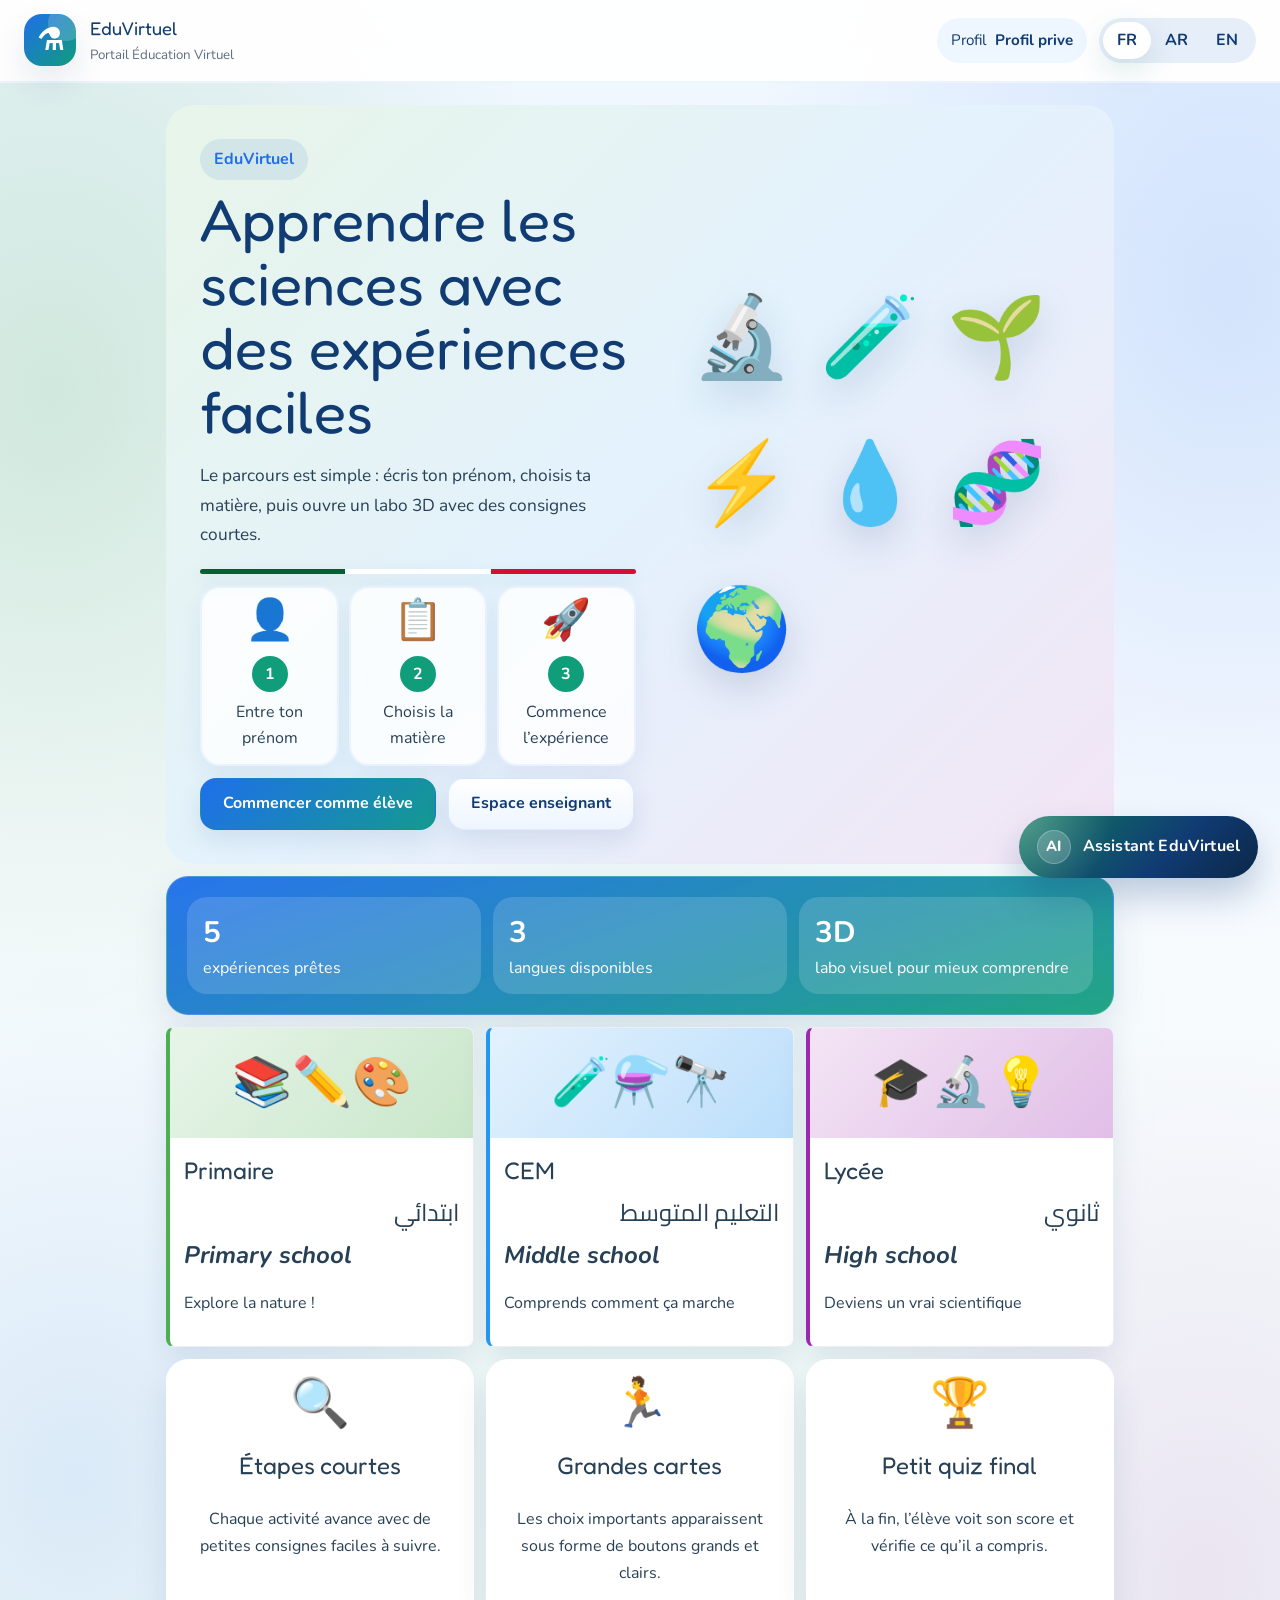
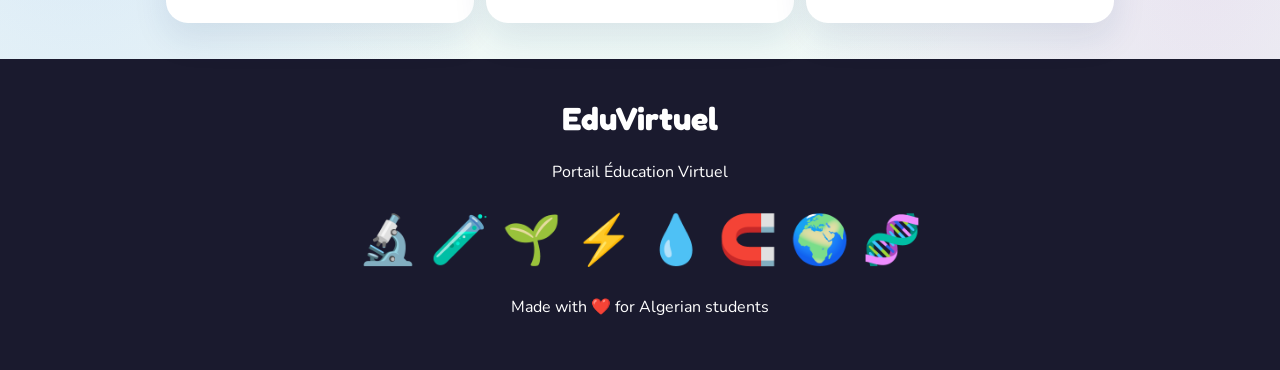
==== commit f0708bf0: "Add promo codes quizzes and Netlify deploy fix" ====
--- a/venerable-sprite-294b65-local/index.html
+++ b/venerable-sprite-294b65-local/index.html
@@ -5,7 +5,7 @@
   <meta name="viewport" content="width=device-width, initial-scale=1">
   <title>EduVirtuel - Accueil</title>
   <link rel="icon" href="favicon.svg" type="image/svg+xml">
-  <link rel="stylesheet" href="style.css">
+  <link rel="stylesheet" href="style.css?v=20260504-quiz-ui">
 </head>
 <body data-page="index" data-lang="fr">
   <header class="topbar">
@@ -208,6 +208,6 @@
   </footer>
 
   <div id="assistant-root"></div>
-  <script defer src="script.js"></script>
+  <script defer src="script.js?v=20260504-quiz-ui"></script>
 </body>
 </html>
--- a/venerable-sprite-294b65-local/style.css
+++ b/venerable-sprite-294b65-local/style.css
@@ -166,6 +166,10 @@
   gap: 12px;
 }
 
+.logout-btn {
+  display: none;
+}
+
 .student-pill {
   display: inline-flex;
   align-items: center;
@@ -830,7 +834,7 @@
 }
 
 .experiment-layout-embedded {
-  grid-template-columns: minmax(0, 1fr) minmax(260px, 320px);
+  grid-template-columns: minmax(0, 1.42fr) minmax(250px, 300px);
   gap: 22px;
 }
 
@@ -844,6 +848,10 @@
 
 .experiment-main-column {
   min-width: 0;
+}
+
+.experiment-shell {
+  max-width: 1760px;
 }
 
 .experiment-side-column {
@@ -1222,7 +1230,7 @@
 
 .lab-frame {
   width: 100%;
-  height: clamp(360px, calc(100vh - 470px), 560px);
+  height: clamp(760px, calc(100vh - 170px), 980px);
   min-height: 0;
   margin-top: 14px;
   border: 1px solid rgba(21, 101, 192, 0.12);
@@ -1231,7 +1239,7 @@
 }
 
 .lab-frame-large {
-  height: clamp(380px, calc(100vh - 470px), 580px);
+  height: clamp(800px, calc(100vh - 150px), 1040px);
   min-height: 0;
 }
 
@@ -1240,7 +1248,7 @@
 }
 
 .lab-preview {
-  min-height: clamp(340px, 44vw, 520px);
+  min-height: clamp(460px, 46vw, 680px);
   margin-top: 14px;
   border: 1px solid rgba(21, 101, 192, 0.14);
   border-radius: 22px;
@@ -1338,7 +1346,7 @@
 }
 
 .embedded-assistant {
-  display: none;
+  display: flex;
 }
 
 .experiment-layout-embedded .status-box {
@@ -1529,6 +1537,49 @@
   display: grid;
   gap: 12px;
   margin-top: 18px;
+}
+
+.promo-labs-field {
+  border: 1px solid rgba(31, 111, 235, 0.12);
+  border-radius: 18px;
+  padding: 14px;
+  margin: 0;
+}
+
+.promo-labs-field legend {
+  padding: 0 8px;
+  font-weight: 700;
+  color: var(--navy);
+}
+
+.promo-labs-grid {
+  display: grid;
+  grid-template-columns: repeat(auto-fit, minmax(180px, 1fr));
+  gap: 10px;
+}
+
+.promo-lab-option {
+  display: flex;
+  align-items: flex-start;
+  gap: 10px;
+  padding: 12px;
+  border-radius: 16px;
+  background: rgba(238, 246, 255, 0.72);
+  border: 1px solid rgba(31, 111, 235, 0.12);
+}
+
+.promo-lab-option input {
+  margin-top: 3px;
+}
+
+.promo-lab-option strong,
+.promo-lab-option span {
+  display: block;
+}
+
+.promo-lab-option span {
+  color: var(--muted);
+  font-size: 0.9rem;
 }
 
 .generated-code-card {
@@ -1744,9 +1795,9 @@
   position: fixed;
   right: 22px;
   bottom: 22px;
-  z-index: 40;
-  display: grid;
-  gap: 12px;
+  z-index: 90;
+  display: grid;
+  gap: 14px;
 }
 
 body[data-lang="ar"] .assistant-widget {
@@ -1760,17 +1811,43 @@
   padding: 14px 18px;
   display: inline-flex;
   align-items: center;
-  gap: 10px;
-  background: linear-gradient(135deg, var(--primary), var(--navy));
+  gap: 12px;
+  background:
+    radial-gradient(circle at top left, rgba(255, 255, 255, 0.28), transparent 38%),
+    linear-gradient(135deg, #0f7a5f, #103b73 62%, #0b2747);
   color: var(--white);
-  box-shadow: 0 14px 28px rgba(13, 71, 161, 0.26);
+  box-shadow: 0 18px 34px rgba(16, 59, 115, 0.24);
+  font-weight: 700;
+  letter-spacing: 0.01em;
+  transition: transform 0.2s ease, box-shadow 0.2s ease;
+}
+
+.assistant-launcher:hover {
+  transform: translateY(-2px);
+  box-shadow: 0 22px 36px rgba(16, 59, 115, 0.3);
+}
+
+.assistant-launcher > span:first-child {
+  width: 34px;
+  height: 34px;
+  border-radius: 50%;
+  display: inline-flex;
+  align-items: center;
+  justify-content: center;
+  background: rgba(255, 255, 255, 0.18);
+  border: 1px solid rgba(255, 255, 255, 0.24);
+  font-size: 0.92rem;
+  font-weight: 800;
 }
 
 .assistant-popover {
-  width: min(360px, calc(100vw - 32px));
-  background: var(--white);
-  border-radius: 20px;
-  box-shadow: var(--shadow);
+  width: min(400px, calc(100vw - 24px));
+  background:
+    linear-gradient(180deg, rgba(240, 248, 255, 0.96), rgba(255, 255, 255, 0.98)),
+    var(--white);
+  border-radius: 24px;
+  box-shadow: 0 28px 54px rgba(16, 59, 115, 0.2);
+  border: 1px solid rgba(16, 59, 115, 0.08);
   padding: 18px;
   display: none;
 }
@@ -1778,10 +1855,57 @@
 .assistant-popover.open {
   display: grid;
   gap: 14px;
+  animation: float-in 0.24s ease both;
 }
 
 .assistant-popover .assistant-messages {
-  max-height: 260px;
+  max-height: 300px;
+  min-height: 170px;
+}
+
+.assistant-header {
+  display: flex;
+  align-items: flex-start;
+  justify-content: space-between;
+  gap: 12px;
+}
+
+.assistant-header h2 {
+  font-size: 1.02rem;
+  margin-bottom: 4px;
+}
+
+.assistant-header p {
+  color: var(--muted);
+  line-height: 1.55;
+}
+
+.assistant-form input[disabled],
+.assistant-form button[disabled] {
+  opacity: 0.7;
+  cursor: wait;
+}
+
+.assistant-typing {
+  display: inline-flex;
+  align-items: center;
+  gap: 6px;
+}
+
+.assistant-typing span {
+  width: 8px;
+  height: 8px;
+  border-radius: 50%;
+  background: rgba(16, 59, 115, 0.55);
+  animation: typing-bounce 1.1s ease-in-out infinite;
+}
+
+.assistant-typing span:nth-child(2) {
+  animation-delay: 0.16s;
+}
+
+.assistant-typing span:nth-child(3) {
+  animation-delay: 0.32s;
 }
 
 .fade-up {
@@ -1822,6 +1946,17 @@
   to {
     opacity: 1;
     transform: translateY(0) scale(1);
+  }
+}
+
+@keyframes typing-bounce {
+  0%, 80%, 100% {
+    transform: translateY(0);
+    opacity: 0.45;
+  }
+  40% {
+    transform: translateY(-5px);
+    opacity: 1;
   }
 }
 
@@ -2361,12 +2496,12 @@
   }
 
   .lab-frame {
-    height: 480px;
+    height: 620px;
     min-height: 0;
   }
 
   .lab-frame-large {
-    height: 500px;
+    height: 680px;
     min-height: 0;
   }
 
@@ -2815,6 +2950,60 @@
 .student-level-card .level-choice { min-height: 115px; padding: 14px; }
 .student-continue-btn { width: 100%; margin-top: 10px; gap: 10px; }
 .student-form-card .stack-form { gap: 14px; }
+.student-auth-card {
+  display: grid;
+  gap: 16px;
+}
+
+.student-auth-tabs {
+  display: grid;
+  grid-template-columns: repeat(3, minmax(0, 1fr));
+  gap: 10px;
+}
+
+.student-auth-tab {
+  border: 1px solid rgba(31, 111, 235, 0.14);
+  border-radius: 18px;
+  background: rgba(239, 246, 255, 0.9);
+  color: var(--navy);
+  font: inherit;
+  font-weight: 700;
+  padding: 14px 16px;
+  cursor: pointer;
+  transition: transform 0.18s ease, box-shadow 0.18s ease, background 0.18s ease;
+}
+
+.student-auth-tab.active {
+  background: linear-gradient(135deg, #1f6feb, #169f8f);
+  color: #fff;
+  box-shadow: 0 12px 24px rgba(16, 59, 115, 0.14);
+}
+
+.student-auth-tab:hover {
+  transform: translateY(-1px);
+}
+
+.student-auth-form[hidden],
+#student-level-panel[hidden] {
+  display: none !important;
+}
+
+.student-auth-form .panel-head {
+  margin-bottom: 4px;
+}
+
+.promo-level-preview {
+  padding: 12px 14px;
+  border-radius: 16px;
+  background: rgba(31, 111, 235, 0.08);
+  border: 1px solid rgba(31, 111, 235, 0.12);
+  color: var(--navy);
+  font-weight: 700;
+}
+
+.promo-level-preview[hidden] {
+  display: none !important;
+}
 
 /* 8. Dashboard improvements */
 .dashboard-page, .experiences-page { max-width: 100%; }
@@ -2921,7 +3110,7 @@
 }
 
 /* ================================================================
-   BACKGROUND DECORATIONS � floating blobs for all experiment pages
+   BACKGROUND DECORATIONS - floating blobs for all experiment pages
    ================================================================ */
 .page-bg-deco {
   position: fixed;
@@ -2976,7 +3165,7 @@
 }
 
 /* ================================================================
-   PROFESSOR LOGIN � premium full-split layout
+   PROFESSOR LOGIN - premium full-split layout
    ================================================================ */
 .prof-login-wrap {
   min-height: calc(100vh - 64px);
@@ -3061,7 +3250,7 @@
 }
 
 /* ================================================================
-   PROFESSOR DASHBOARD � premium 3-column layout
+   PROFESSOR DASHBOARD - premium 3-column layout
    ================================================================ */
 .teacher-page .page-shell {
   padding-top: 14px;
@@ -3142,13 +3331,22 @@
 
 .teacher-layout {
   display: grid;
-  grid-template-columns: minmax(0, 1.6fr) minmax(0, 1fr);
-  gap: 16px;
+  grid-template-columns: minmax(0, 1fr);
+  gap: 18px;
   align-items: start;
 }
 
+.teacher-table-panel,
+.teacher-bottom-grid,
 .teacher-layout > article {
   min-width: 0;
+}
+
+.teacher-bottom-grid {
+  display: grid;
+  grid-template-columns: repeat(2, minmax(0, 1fr));
+  gap: 18px;
+  align-items: start;
 }
 
 /* Back-to-site button in lab-view */
@@ -3191,3 +3389,498 @@
   .teacher-stats-bar { grid-template-columns: repeat(2, 1fr); }
   .teacher-layout { grid-template-columns: 1fr; }
 }
+
+@media (max-width: 1280px) {
+  .experiment-layout-embedded {
+    grid-template-columns: 1fr;
+  }
+
+  .experiment-side-column {
+    grid-template-columns: repeat(2, minmax(0, 1fr));
+  }
+}
+
+body[data-page="experiences"] .page-shell.experiences-page {
+  max-width: 1220px;
+  margin: 0 auto;
+  padding: 28px 18px 42px;
+  background:
+    radial-gradient(circle at top left, rgba(76, 175, 80, 0.1), transparent 28%),
+    radial-gradient(circle at top right, rgba(33, 150, 243, 0.12), transparent 32%),
+    linear-gradient(135deg, #eef7f2 0%, #edf5ff 52%, #f7f0ff 100%);
+  border-radius: 30px;
+}
+
+.level-experience-banner {
+  min-height: 0;
+  display: grid;
+  grid-template-columns: auto 1fr;
+  gap: 18px;
+  align-items: center;
+  padding: 24px 28px;
+  border-radius: 28px;
+  background:
+    radial-gradient(circle at top right, rgba(255, 255, 255, 0.2), transparent 24%),
+    linear-gradient(135deg, color-mix(in srgb, var(--level-accent) 92%, white 8%), color-mix(in srgb, var(--level-accent) 72%, #0f4f8c 28%));
+  box-shadow: 0 20px 40px rgba(20, 67, 120, 0.16);
+}
+
+.level-experience-banner .level-back-link {
+  grid-column: 1 / -1;
+  justify-self: start;
+  border-radius: 999px;
+  padding: 10px 16px;
+  background: rgba(255, 255, 255, 0.18);
+  color: #fff;
+  backdrop-filter: blur(8px);
+}
+
+body[data-lang="ar"] .level-experience-banner .level-back-link {
+  justify-self: end;
+}
+
+.level-banner-icon {
+  display: grid;
+  place-items: center;
+  width: 118px;
+  min-width: 118px;
+  aspect-ratio: 1;
+  border-radius: 28px;
+  background: rgba(255, 255, 255, 0.16);
+  color: #fff;
+  font-size: 2.5rem;
+  box-shadow: inset 0 0 0 1px rgba(255, 255, 255, 0.22);
+}
+
+.level-experience-banner h1 {
+  font-size: clamp(2rem, 4vw, 3rem);
+  line-height: 1.08;
+  margin-bottom: 8px;
+}
+
+.level-experience-banner p {
+  max-width: 58ch;
+  color: rgba(255, 255, 255, 0.92);
+  font-size: 1rem;
+}
+
+.dynamic-experiences-grid {
+  grid-template-columns: repeat(2, minmax(0, 1fr));
+  gap: 22px;
+  margin-top: 24px;
+}
+
+.available-card {
+  display: grid;
+  grid-template-columns: minmax(160px, 210px) 1fr;
+  gap: 0 22px;
+  align-items: center;
+  padding: 0;
+  overflow: hidden;
+  min-height: 320px;
+  border-radius: 26px;
+  border: 1px solid rgba(20, 67, 120, 0.08);
+  box-shadow: 0 18px 34px rgba(20, 67, 120, 0.08);
+  background: rgba(255, 255, 255, 0.96);
+}
+
+.available-card .experience-art {
+  min-height: 100%;
+  align-self: stretch;
+  display: grid;
+  place-items: center;
+  background:
+    radial-gradient(circle at 28% 28%, rgba(255, 255, 255, 0.9), transparent 20%),
+    radial-gradient(circle at 78% 74%, rgba(255, 255, 255, 0.72), transparent 18%),
+    linear-gradient(180deg, rgba(37, 136, 232, 0.12), rgba(31, 77, 143, 0.06));
+}
+
+.available-card .experience-art span {
+  font-size: clamp(4rem, 9vw, 6rem);
+  filter: drop-shadow(0 16px 18px rgba(20, 67, 120, 0.18));
+}
+
+.available-card > :not(.experience-art) {
+  margin-inline-end: 22px;
+}
+
+.available-card .subject-badge {
+  margin-top: 22px;
+  justify-self: start;
+  background: color-mix(in srgb, var(--level-accent) 18%, white 82%);
+  color: color-mix(in srgb, var(--level-accent) 68%, #15345f 32%);
+  border: 1px solid color-mix(in srgb, var(--level-accent) 28%, white 72%);
+}
+
+.available-card h2 {
+  margin-top: 12px;
+  margin-bottom: 10px;
+  font-size: clamp(1.7rem, 3vw, 2.45rem);
+  color: #1b467e;
+}
+
+.available-card p {
+  margin-bottom: 14px;
+  color: #4b6288;
+  font-size: 1rem;
+  line-height: 1.7;
+}
+
+.available-card .stars {
+  color: #f2b319;
+  letter-spacing: 0.18em;
+  font-size: 1.2rem;
+  margin-bottom: 18px;
+}
+
+.available-card .primary-btn {
+  justify-self: start;
+  min-width: 180px;
+  margin-bottom: 24px;
+}
+
+.empty-experience-card {
+  display: grid;
+  place-items: center;
+  text-align: center;
+  padding: 42px 28px;
+  border-radius: 24px;
+  background: rgba(255, 255, 255, 0.88);
+  color: #1b467e;
+}
+
+.empty-experience-card .experience-art {
+  font-size: 3rem;
+  margin-bottom: 12px;
+}
+
+@media (max-width: 920px) {
+  .dynamic-experiences-grid {
+    grid-template-columns: 1fr;
+  }
+
+  .available-card {
+    grid-template-columns: 1fr;
+  }
+
+  .available-card .experience-art {
+    min-height: 180px;
+  }
+
+  .available-card > :not(.experience-art) {
+    margin-inline: 20px;
+  }
+}
+
+@media (max-width: 640px) {
+  body[data-page="experiences"] .page-shell.experiences-page {
+    padding: 16px 10px 26px;
+    border-radius: 0;
+  }
+
+  .level-experience-banner {
+    padding: 18px;
+    grid-template-columns: 1fr;
+  }
+
+  .level-banner-icon {
+    width: 86px;
+    min-width: 86px;
+    font-size: 2rem;
+  }
+
+  .available-card h2 {
+    font-size: 1.55rem;
+  }
+}
+
+.teacher-panel-wide {
+  grid-column: 1 / -1;
+}
+
+.teacher-code-panel,
+.teacher-accounts-panel {
+  align-self: stretch;
+}
+
+.registered-students-list {
+  display: grid;
+  gap: 12px;
+}
+
+.registered-student-card {
+  border-radius: 18px;
+  padding: 14px 16px;
+  background: rgba(238, 246, 255, 0.76);
+  border: 1px solid rgba(31, 111, 235, 0.12);
+  box-shadow: 0 10px 24px rgba(16, 59, 115, 0.05);
+}
+
+.registered-student-card p {
+  margin: 6px 0 0;
+  color: var(--muted);
+  font-size: 0.92rem;
+}
+
+.registered-student-head {
+  display: flex;
+  align-items: center;
+  justify-content: space-between;
+  gap: 10px;
+}
+
+.registered-student-head strong {
+  color: var(--navy);
+}
+
+.registered-student-secret {
+  display: flex;
+  align-items: center;
+  justify-content: space-between;
+  gap: 10px;
+  margin-top: 12px;
+  padding-top: 10px;
+  border-top: 1px dashed rgba(31, 111, 235, 0.14);
+}
+
+.registered-student-secret code {
+  display: inline-flex;
+  align-items: center;
+  min-height: 40px;
+  padding: 8px 12px;
+  border-radius: 12px;
+  background: rgba(20, 67, 120, 0.08);
+  color: var(--navy);
+  font-size: 0.95rem;
+  font-weight: 700;
+}
+
+.registered-student-copy {
+  white-space: nowrap;
+  gap: 8px;
+}
+
+.student-password-modal[hidden] {
+  display: none !important;
+}
+
+.student-password-modal {
+  position: fixed;
+  inset: 0;
+  z-index: 1200;
+  display: grid;
+  place-items: center;
+}
+
+.student-password-modal__backdrop {
+  position: absolute;
+  inset: 0;
+  background: rgba(11, 27, 54, 0.48);
+  backdrop-filter: blur(4px);
+}
+
+.student-password-modal__dialog {
+  position: relative;
+  width: min(92vw, 540px);
+  border-radius: 28px;
+  padding: 28px;
+  background: linear-gradient(180deg, rgba(255,255,255,0.98), rgba(241,247,255,0.98));
+  box-shadow: 0 28px 60px rgba(10, 38, 82, 0.24);
+  border: 1px solid rgba(31, 111, 235, 0.12);
+  text-align: center;
+}
+
+.student-password-modal__close {
+  position: absolute;
+  top: 12px;
+  right: 14px;
+  border: none;
+  background: transparent;
+  color: var(--navy);
+  font-size: 1.8rem;
+  cursor: pointer;
+}
+
+body[data-lang="ar"] .student-password-modal__close {
+  right: auto;
+  left: 14px;
+}
+
+.student-password-modal__icon {
+  font-size: 3rem;
+  margin-bottom: 12px;
+}
+
+.student-password-modal__text {
+  margin: 10px 0 18px;
+  color: var(--text);
+  line-height: 1.7;
+}
+
+.student-password-modal__codebox {
+  display: grid;
+  gap: 14px;
+  justify-items: center;
+  padding: 18px;
+  border-radius: 22px;
+  background: rgba(20, 67, 120, 0.06);
+}
+
+.student-password-modal__codebox strong {
+  display: inline-flex;
+  align-items: center;
+  justify-content: center;
+  min-width: min(100%, 280px);
+  min-height: 64px;
+  padding: 12px 18px;
+  border-radius: 18px;
+  background: #fff;
+  color: var(--navy);
+  font-size: clamp(1.05rem, 3vw, 1.45rem);
+  letter-spacing: 0.04em;
+  box-shadow: inset 0 0 0 1px rgba(31, 111, 235, 0.12);
+}
+
+.student-password-modal__copy,
+.student-password-modal__confirm {
+  min-width: 180px;
+}
+
+.student-password-modal__status {
+  min-height: 24px;
+  margin: 14px 0 0;
+  color: var(--teal);
+  font-weight: 700;
+}
+
+.student-password-modal__confirm {
+  margin-top: 16px;
+}
+
+body.modal-open {
+  overflow: hidden;
+}
+
+/* Button refresh: keep one visual logic across the app */
+.primary-btn,
+.secondary-btn,
+.ghost-btn,
+.student-auth-tab,
+.lang-btn,
+.registered-student-copy {
+  font-family: inherit;
+  line-height: 1.15;
+  letter-spacing: 0;
+}
+
+.primary-btn,
+.secondary-btn,
+.ghost-btn {
+  position: relative;
+  gap: 10px;
+  padding: 14px 22px;
+  border-radius: 16px;
+  border: 1px solid transparent;
+  box-shadow: 0 10px 24px rgba(16, 59, 115, 0.10);
+}
+
+.primary-btn {
+  background: linear-gradient(135deg, #1f6feb 0%, #139a8f 100%);
+}
+
+.primary-btn:hover,
+.primary-btn:focus-visible {
+  box-shadow: 0 16px 30px rgba(31, 111, 235, 0.18);
+}
+
+.secondary-btn {
+  background: linear-gradient(180deg, rgba(255,255,255,0.96), rgba(238,245,255,0.96));
+  border-color: rgba(31, 111, 235, 0.12);
+}
+
+.secondary-btn:hover,
+.secondary-btn:focus-visible {
+  box-shadow: 0 12px 24px rgba(16, 59, 115, 0.12);
+}
+
+.ghost-btn {
+  background: rgba(255,255,255,0.72);
+  border-color: rgba(13, 71, 161, 0.18);
+}
+
+.primary-btn[disabled],
+.secondary-btn[disabled],
+.ghost-btn[disabled] {
+  opacity: 0.6;
+  cursor: not-allowed;
+  transform: none;
+  box-shadow: none;
+}
+
+/* Experiences page CTA cleanup */
+.available-card [data-start-lab] {
+  justify-self: start;
+  align-self: start;
+  width: auto;
+  min-width: 176px;
+  max-width: 220px;
+  margin: 0 0 26px;
+  padding-inline: 20px;
+  border-radius: 18px;
+  background: linear-gradient(135deg, color-mix(in srgb, var(--level-accent) 86%, #1f6feb 14%), color-mix(in srgb, var(--level-accent) 72%, #139a8f 28%));
+  box-shadow: 0 14px 28px color-mix(in srgb, var(--level-accent) 20%, rgba(16, 59, 115, 0.15) 80%);
+}
+
+.available-card [data-start-lab] span[aria-hidden="true"] {
+  font-size: 1rem;
+  line-height: 1;
+}
+
+.available-card .subject-badge {
+  padding-inline: 14px;
+}
+
+.available-card .experience-art {
+  border-inline-end: 1px solid rgba(20, 67, 120, 0.06);
+}
+
+body[data-lang="ar"] .available-card [data-start-lab] {
+  justify-self: end;
+}
+
+/* Student and teacher local buttons */
+.student-auth-tab {
+  min-height: 52px;
+}
+
+.registered-student-copy {
+  min-height: 42px;
+  border-radius: 14px;
+}
+
+@media (max-width: 920px) {
+  .available-card [data-start-lab] {
+    max-width: none;
+    width: calc(100% - 40px);
+    justify-self: stretch;
+    margin-inline: 20px;
+  }
+}
+
+.student-form-card .stack-form {
+  gap: 14px;
+}
+
+@media (max-width: 1100px) {
+  .teacher-bottom-grid {
+    grid-template-columns: 1fr;
+  }
+
+  .teacher-panel-wide {
+    grid-column: auto;
+  }
+
+  .student-auth-tabs {
+    grid-template-columns: 1fr;
+  }
+}
